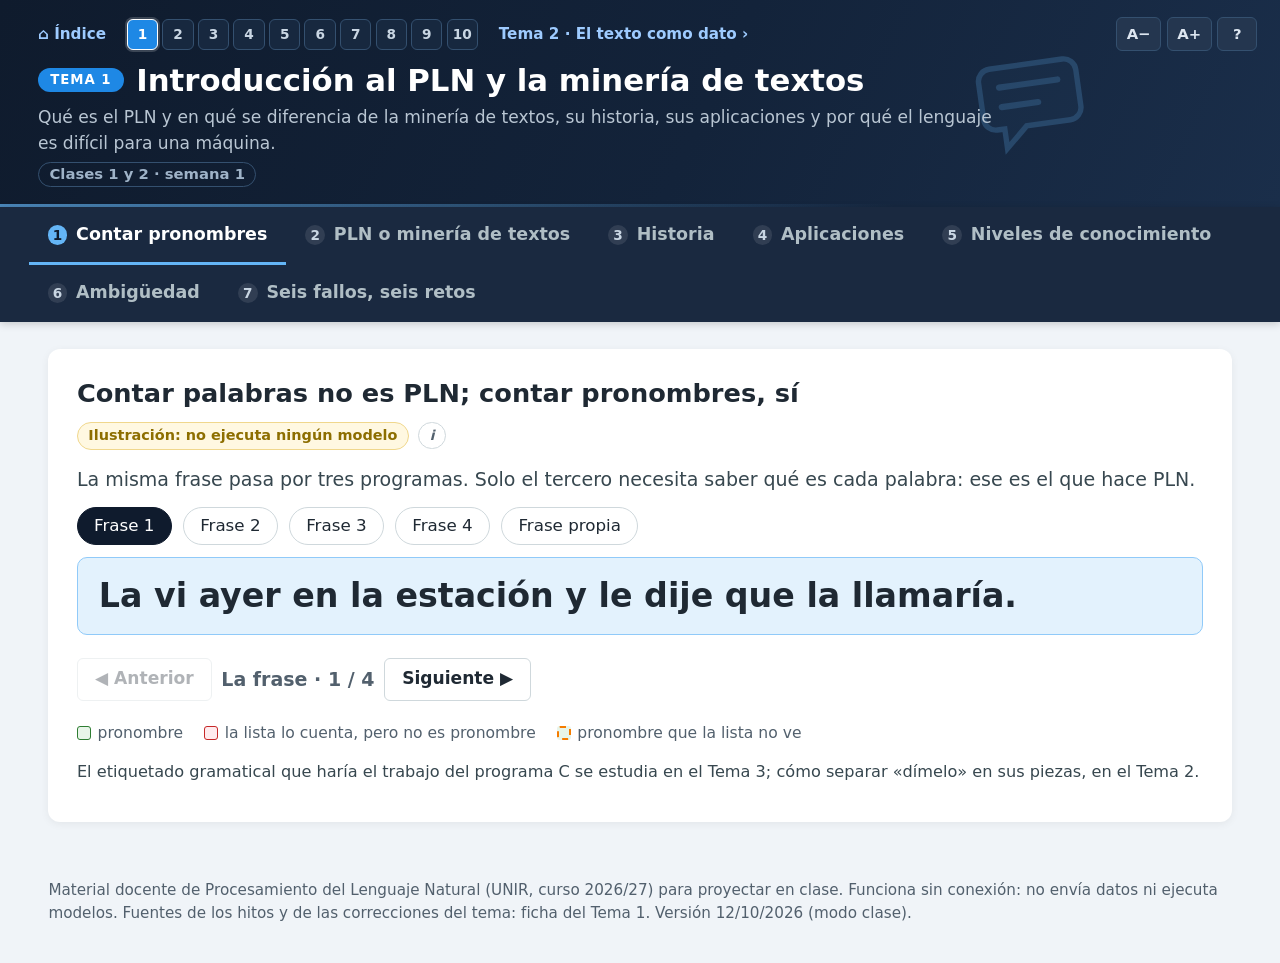
==== 01_introduccion.html @ ee1b74ff "Publicar demos interactivas de procesamiento del lenguaje natural" ====
<!DOCTYPE html>
<html lang="es-ES">
<head>
<meta charset="UTF-8">
<meta name="viewport" content="width=device-width, initial-scale=1.0">
<title>Tema 1 · Introducción al PLN y la minería de textos — Procesamiento del Lenguaje Natural</title>
<style>
  :root {
    --ink: #1F2933; --ink2: #52606D; --muted: #9AA5B1; --line: #E4E7EB; --soft: #F5F7FA;
    --dark: #0F1B2D; --unir: #219BC3;
    --texto: #1E88E5; --estad: #00897B; --neuronal: #8E24AA; --aplic: #F57C00; --gris: #9AA5B1;
    --texto-l: #E3F2FD; --estad-l: #E0F2F1; --neuronal-l: #F3E5F5; --aplic-l: #FFF3E0;
    --ok: #2E7D32; --ok-l: #E8F5E9; --bad: #C62828; --bad-l: #FFEBEE; --warn: #8D6E00; --warn-l: #FFF8E1;
  }
  * { box-sizing: border-box; margin: 0; padding: 0; }
  body { font-family: system-ui, -apple-system, "Segoe UI", Roboto, Arial, sans-serif; background: #F0F4F8; color: var(--ink); line-height: 1.5; }
  a { color: #1565C0; }
  .header { background: var(--dark); color: #fff; padding: 1.4rem 2rem 1.1rem; }
  .header h1 { font-size: 1.55rem; margin-bottom: .2rem; }
  .header p { color: #B0BEC5; font-size: .9rem; }
  .header a { color: #8AB4F8; }
  .tabs { display: flex; flex-wrap: wrap; background: #1A2940; padding: 0 1.5rem; }
  .tab { background: none; border: none; border-bottom: 3px solid transparent; color: #B0BEC5; padding: .75rem 1rem; font: inherit; font-weight: 600; font-size: .92rem; cursor: pointer; }
  .tab:hover, .tab:focus-visible { color: #fff; outline: none; }
  .tab[aria-selected="true"] { color: #fff; border-bottom-color: var(--unir); }
  .content { max-width: 1100px; margin: 1.4rem auto 3rem; padding: 0 1.2rem; }
  .panel { display: none; }
  .panel.active { display: block; }
  .card { background: #fff; border-radius: 12px; padding: 1.3rem 1.5rem; margin-bottom: 1.2rem; box-shadow: 0 2px 8px rgba(0,0,0,.06); }
  .card h2 { font-size: 1.35rem; margin-bottom: .5rem; }
  .card h3 { font-size: 1.08rem; margin: .8rem 0 .4rem; }
  .card p { color: #37474F; margin-bottom: .7rem; }
  .meta { display: flex; flex-wrap: wrap; gap: .5rem; margin-bottom: .8rem; align-items: center; }
  .tag { display: inline-block; font-size: .76rem; font-weight: 700; padding: .12rem .55rem; border-radius: 999px; background: var(--soft); color: var(--ink2); border: 1px solid var(--line); }
  .tag.illus { background: var(--warn-l); color: var(--warn); border-color: #F0D78C; }
  .info { background: var(--texto-l); border-left: 4px solid var(--texto); padding: .7rem 1rem; border-radius: 0 8px 8px 0; margin: .8rem 0; color: #0D47A1; }
  .warnbox { background: var(--warn-l); border-left: 4px solid var(--warn); padding: .7rem 1rem; border-radius: 0 8px 8px 0; margin: .8rem 0; color: #5D4600; }
  .btn { font: inherit; font-weight: 600; font-size: .88rem; padding: .45rem 1rem; border-radius: 6px; border: 1px solid transparent; cursor: pointer; }
  .btn-gray { background: #ECEFF1; color: #37474F; border-color: #CFD8DC; }
  .btn-gray:hover { background: #CFD8DC; }
  button:focus-visible, select:focus-visible, textarea:focus-visible { outline: 3px solid #90CAF9; outline-offset: 2px; }
  .row { display: flex; flex-wrap: wrap; gap: .6rem; align-items: center; margin: .6rem 0; }
  textarea { font: inherit; padding: .45rem .6rem; border: 1px solid #CFD8DC; border-radius: 6px; background: #fff; color: var(--ink); width: 100%; min-height: 3.2rem; resize: vertical; }
  .small { font-size: .85rem; color: var(--ink2); }
  .chip { font: inherit; font-size: .88rem; padding: .3rem .85rem; border-radius: 999px; border: 1px solid #CFD8DC; background: #fff; cursor: pointer; display: inline-flex; align-items: center; gap: .4rem; color: var(--ink); }
  .chip[aria-pressed="true"] { background: var(--dark); color: #fff; border-color: var(--dark); }
  .dot { width: 11px; height: 11px; border-radius: 50%; display: inline-block; }
  .grid2 { display: grid; grid-template-columns: repeat(auto-fit, minmax(320px, 1fr)); gap: 1rem; }
  footer { max-width: 1100px; margin: 0 auto 2rem; padding: 0 1.2rem; font-size: .8rem; color: var(--ink2); }

  /* 1 · pronombres */
  .frase-grande { font-size: 1.75rem; font-weight: 700; margin: .4rem 0 .6rem; padding: .7rem 1.1rem; background: var(--texto-l); border: 1px solid #90CAF9; border-radius: 10px; }
  .prow { display: grid; grid-template-columns: 14rem minmax(0, 1fr) 8.5rem; gap: 1rem; align-items: center; padding: .8rem 0; border-top: 1px solid var(--line); }
  .prow[hidden] { display: none; }
  .plabel b { display: block; font-size: 1.05rem; }
  .plabel span { font-size: .82rem; color: var(--ink2); }
  .pcount { text-align: right; }
  .pcount .n { font-size: 2.6rem; font-weight: 800; line-height: 1; }
  .pcount .u { display: block; font-size: .82rem; color: var(--ink2); }
  .tokens { display: flex; flex-wrap: wrap; gap: .45rem; }
  .tok { padding: .25rem .6rem; border-radius: 6px; border: 1px solid var(--line); background: #fff; font-size: 1.25rem; line-height: 1.25; }
  .tok .lab { display: block; font-size: .68rem; color: var(--ink2); line-height: 1.15; }
  .tok.raw { background: #ECEFF1; font-family: Menlo, Consolas, monospace; font-size: 1.05rem; }
  .tok.tp { background: var(--ok-l); border-color: var(--ok); }
  .tok.fp { background: var(--bad-l); border-color: var(--bad); text-decoration: line-through; text-decoration-color: var(--bad); }
  .tok.fn { background: var(--ok-l); border: 2px dashed var(--aplic); }
  .tok.cand { background: var(--aplic-l); border-color: var(--aplic); }
  .msg { margin-top: .8rem; padding: .7rem 1rem; border-radius: 8px; background: var(--soft); border: 1px solid var(--line); font-size: 1.02rem; }
  .legend { display: flex; flex-wrap: wrap; gap: 1.1rem; font-size: .82rem; color: var(--ink2); margin-top: .5rem; }
  .legend span { display: inline-flex; align-items: center; gap: .35rem; }
  .sw { width: 14px; height: 14px; border-radius: 3px; display: inline-block; border: 1px solid; }

  /* 2 · Venn */
  .venn-wrap { display: grid; grid-template-columns: minmax(0, 1.65fr) minmax(0, 1fr); gap: 1.4rem; align-items: start; }
  .venn-wrap svg { width: 100%; height: auto; display: block; }
  .caso { cursor: pointer; }
  .caso .lb { transition: opacity .3s; }
  .caso:hover circle, .caso.sel circle { stroke: var(--aplic); stroke-width: 4; }
  .detalle { border: 1px solid var(--line); border-radius: 12px; padding: 1.1rem 1.2rem; background: var(--soft); min-height: 12rem; }
  .detalle .q { font-size: 1.25rem; font-weight: 700; margin-bottom: .6rem; }
  .detalle .r { display: inline-block; font-weight: 800; padding: .15rem .7rem; border-radius: 999px; color: #fff; margin-bottom: .5rem; }
  .detalle .e { font-size: 1.05rem; color: #37474F; }
  .compar { display: grid; grid-template-columns: 1fr 1fr; gap: 1rem; margin-top: 1rem; }
  .compar > div { border-radius: 10px; padding: .9rem 1.1rem; border-top: 5px solid; background: var(--soft); }
  .compar h3 { margin: 0 0 .4rem; }
  .compar dl { display: grid; grid-template-columns: 7.5rem 1fr; gap: .25rem .6rem; font-size: .95rem; }
  .compar dt { font-weight: 700; color: var(--ink2); }

  /* 3 · historia */
  .hist svg { width: 100%; height: auto; display: block; }
  .hito { cursor: pointer; }
  .hito-det { display: grid; grid-template-columns: 9rem minmax(0, 1fr); gap: 1.2rem; align-items: start; border-left: 8px solid var(--gris); background: var(--soft); border-radius: 0 12px 12px 0; padding: 1rem 1.2rem; margin-top: .4rem; }
  .hito-det .yr { font-size: 2.8rem; font-weight: 800; line-height: 1; }
  .hito-det .tt { font-size: 1.45rem; font-weight: 800; margin-bottom: .3rem; }
  .hito-det .ds { font-size: 1.1rem; color: #37474F; }
  .hito-det .src { font-size: .85rem; color: var(--ink2); font-style: italic; margin-top: .4rem; }

  /* 4 · aplicaciones */
  .apps-nav { display: flex; flex-wrap: wrap; gap: .45rem; margin-bottom: .8rem; }
  .escena { display: grid; grid-template-columns: minmax(0, 1fr) 13rem minmax(0, 1fr); gap: 1rem; align-items: stretch; margin-top: .4rem; }
  .escena > div { border-radius: 12px; padding: 1rem 1.1rem; }
  .esc-in { background: var(--texto-l); border: 1px solid #90CAF9; }
  .esc-sis { background: var(--dark); color: #fff; display: flex; flex-direction: column; justify-content: center; position: relative; }
  .esc-sis::before, .esc-sis::after { content: "▶"; position: absolute; top: 50%; transform: translateY(-50%); color: var(--muted); font-size: 1.3rem; }
  .esc-sis::before { left: -1.05rem; } .esc-sis::after { right: -1.05rem; }
  .esc-sis b { font-size: 1.05rem; margin-bottom: .4rem; }
  .esc-sis ul { list-style: none; font-size: .82rem; color: #CFD8DC; }
  .esc-sis li::before { content: "· "; }
  .esc-out { background: var(--ok-l); border: 1px solid #A5D6A7; }
  .esc-lbl { font-size: .75rem; font-weight: 800; text-transform: uppercase; letter-spacing: .04em; color: var(--ink2); margin-bottom: .35rem; }
  .burb { background: #fff; border-radius: 10px; padding: .55rem .8rem; margin: .35rem 0; font-size: 1.12rem; border: 1px solid var(--line); }
  .burb.u { margin-right: 2.5rem; } .burb.a { margin-left: 2.5rem; background: #EDE7F6; }
  .burb mark { background: #FFE082; border-radius: 3px; padding: 0 .1rem; }
  .etq { display: inline-block; font-weight: 800; font-size: .85rem; padding: .05rem .55rem; border-radius: 999px; color: #fff; margin-left: .4rem; }
  .barra { display: flex; height: 1.9rem; border-radius: 6px; overflow: hidden; margin: .5rem 0; font-size: .85rem; font-weight: 700; color: #fff; }
  .barra span { display: flex; align-items: center; justify-content: center; }
  .tema-chip { display: inline-block; font-weight: 800; padding: .2rem .8rem; border-radius: 999px; background: var(--dark); color: #fff; }

  /* 5 · niveles */
  .utter { font-size: 1.6rem; font-weight: 600; background: var(--texto-l); border: 1px solid #90CAF9; border-radius: 10px; padding: .8rem 1.1rem; }
  .utter mark { background: #FFE082; border-radius: 4px; padding: 0 .15rem; }
  .levels { display: grid; grid-template-columns: repeat(6, minmax(0, 1fr)); gap: .5rem; margin: .8rem 0; }
  .lvl { font: inherit; text-align: left; padding: .55rem .7rem; border-radius: 8px; border: 1px solid var(--line); background: #fff; cursor: pointer; border-top-width: 6px; }
  .lvl[aria-pressed="true"] { background: var(--soft); box-shadow: inset 0 0 0 2px var(--ink2); }
  .lvl b { display: block; font-size: .95rem; }
  .lvl span { font-size: .78rem; color: var(--ink2); }
  .lvl-msg { font-size: 1.15rem; padding: .8rem 1rem; border-radius: 8px; background: var(--soft); border: 1px solid var(--line); min-height: 4.2rem; }
  .tablero { display: grid; grid-template-columns: repeat(6, minmax(0, 1fr)); gap: .6rem; margin-top: .6rem; }
  .col { background: var(--soft); border-radius: 10px; padding: .5rem; min-height: 12rem; border-top: 6px solid; }
  .col h3 { margin: .1rem 0 .5rem; font-size: .95rem; }
  .fallo { font: inherit; text-align: left; width: 100%; display: block; background: #fff; border: 1px solid var(--line); border-radius: 8px; padding: .5rem .6rem; margin-bottom: .45rem; font-size: .9rem; cursor: pointer; }
  .fallo:hover, .fallo.sel { border-color: var(--aplic); box-shadow: 0 0 0 2px var(--aplic-l); }
  .fallo .tambien { display: block; font-size: .72rem; color: var(--ink2); margin-top: .2rem; }
  .bandeja { display: flex; flex-wrap: wrap; gap: .5rem; padding: .6rem; border: 2px dashed #F0D78C; border-radius: 10px; background: var(--warn-l); margin-top: .6rem; }
  .bandeja[hidden] { display: none; }
  .bandeja .fallo { width: auto; max-width: 22rem; margin: 0; }

  /* 6 · ambigüedad */
  .amb-frase { font-size: 2rem; font-weight: 800; text-align: center; margin: .6rem 0 .3rem; }
  .amb-tipo { text-align: center; margin-bottom: .8rem; }
  .amb-tipo span { display: inline-block; font-weight: 800; color: #fff; padding: .2rem .9rem; border-radius: 999px; }
  .lecturas { display: grid; grid-template-columns: 1fr 1fr; gap: 1.2rem; }
  .lectura { border: 2px solid var(--line); border-radius: 12px; padding: 1rem 1.1rem; background: #fff; }
  .lectura h3 { margin: 0 0 .7rem; font-size: 1.2rem; }
  .lectura h3 .l { display: inline-block; width: 1.8rem; height: 1.8rem; border-radius: 50%; color: #fff; text-align: center; line-height: 1.8rem; margin-right: .4rem; font-size: 1rem; }
  .arcos { position: relative; padding-top: 4.2rem; text-align: center; }
  .arcos .w { display: inline-block; font-size: 1.45rem; font-weight: 600; margin: 0 .22rem; padding: .05rem .2rem; border-radius: 5px; }
  .arcos .w.g { background: var(--aplic-l); }
  .arcos .w.d { background: #FFE082; }
  .arcos svg { position: absolute; left: 0; top: 0; overflow: visible; pointer-events: none; }
  .ctx { font-size: 1.2rem; }
  .ctx mark { background: #FFE082; border-radius: 4px; padding: 0 .15rem; }
  .alumnos { display: flex; gap: .45rem; justify-content: center; margin: .6rem 0; flex-wrap: wrap; }
  .alumnos span { width: 2.3rem; height: 2.3rem; border-radius: 50%; display: inline-flex; align-items: center; justify-content: center; color: #fff; font-weight: 800; font-size: 1.1rem; }
  .pol { display: inline-block; font-size: 1.3rem; font-weight: 700; padding: .2rem .55rem; border-radius: 6px; margin: .15rem; }
  .pol sup { font-size: .8rem; }
  .resuelve { margin-top: 1rem; font-size: 1.1rem; }
  .oculta-lect { text-align: center; padding: 2.2rem 0; border: 2px dashed #F0D78C; border-radius: 12px; background: var(--warn-l); }

  /* 7 · retos */
  table.matriz { border-collapse: collapse; width: 100%; font-size: .92rem; table-layout: fixed; }
  .matriz th, .matriz td { border-bottom: 1px solid var(--line); padding: .45rem .4rem; vertical-align: middle; }
  .matriz thead th { background: var(--dark); color: #fff; font-weight: 700; font-size: .74rem; text-align: center; padding: .4rem .2rem; hyphens: auto; }
  .matriz thead tr.grupo th { font-size: .85rem; }
  .matriz td.m { text-align: center; }
  .matriz tbody tr { cursor: pointer; }
  .matriz tbody tr:hover, .matriz tbody tr.sel { background: #FFFBEA; }
  .matriz .num { width: 2rem; height: 2rem; border-radius: 50%; color: #fff; display: inline-flex; align-items: center; justify-content: center; font-weight: 800; }
  .matriz .caso-t b { display: block; }
  .matriz .caso-t .io { font-size: .88rem; color: #37474F; }
  .marca { display: inline-block; width: 1.5rem; height: 1.5rem; border-radius: 50%; }
  .marca.p { background: var(--aplic); }
  .marca.a { border: 3px solid var(--aplic); }
  .niv-chip { display: inline-block; font-size: .75rem; font-weight: 700; padding: .05rem .45rem; border-radius: 999px; background: var(--soft); border: 1px solid var(--line); margin: .1rem; }
  .ver-sol { font: inherit; font-size: .78rem; font-weight: 700; padding: .2rem .55rem; border-radius: 6px; border: 1px dashed var(--warn); background: var(--warn-l); color: var(--warn); cursor: pointer; }
  .reto-det { margin-top: 1rem; border-left: 6px solid var(--aplic); background: var(--soft); border-radius: 0 10px 10px 0; padding: .9rem 1.1rem; font-size: 1.05rem; }
  @media (max-width: 720px) { .hito-det { grid-template-columns: 1fr; } }
  @media (max-width: 900px) { .venn-wrap, .escena, .lecturas, .compar { grid-template-columns: 1fr; } .levels, .tablero { grid-template-columns: repeat(3, minmax(0, 1fr)); } .prow { grid-template-columns: 1fr; } }
</style>
<link rel="icon" href="comun/icono.svg" type="image/svg+xml">
<link rel="stylesheet" href="comun/clase.css">
</head>
<body class="bloque-texto">

<header class="header">
  <nav class="migas" aria-label="Navegación entre temas"><a class="inicio" href="index.html">⌂ Índice</a><span class="chips"><a href="01_introduccion.html" style="--c:#1E88E5" title="Tema 1 · Introducción" aria-current="page">1</a><a href="02_texto_como_dato.html" style="--c:#1E88E5" title="Tema 2 · El texto como dato">2</a><a href="03_extraccion_informacion.html" style="--c:#1E88E5" title="Tema 3 · Extracción de información">3</a><a href="04_modelado_lenguaje.html" style="--c:#00897B" title="Tema 4 · Modelado del lenguaje">4</a><a href="05_modelado_neuronal.html" style="--c:#8E24AA" title="Tema 5 · Modelado neuronal (I)">5</a><a href="06_topicos.html" style="--c:#00897B" title="Tema 6 · Tópicos">6</a><a href="07_sentimientos.html" style="--c:#E65100" title="Tema 7 · Sentimientos">7</a><a href="08_modelado_neuronal_ii.html" style="--c:#8E24AA" title="Tema 8 · Modelado neuronal (II)">8</a><a href="09_aplicaciones.html" style="--c:#E65100" title="Tema 9 · Aplicaciones">9</a><a href="10_visualizacion.html" style="--c:#E65100" title="Tema 10 · Visualización">10</a></span><a class="sig" href="02_texto_como_dato.html">Tema 2 · El texto como dato ›</a></nav>
  <h1><span class="num-tema">TEMA 1</span>Introducción al PLN y la minería de textos</h1>
  <p>Qué es el PLN y en qué se diferencia de la minería de textos, su historia, sus aplicaciones y por qué el lenguaje es difícil para una máquina. <span class="cuando">Clases 1 y 2 · semana 1</span></p>
  <div class="header-glifo"><svg viewBox="0 0 48 48" aria-hidden="true" focusable="false"><path d="M9 8h30a5 5 0 0 1 5 5v15a5 5 0 0 1-5 5H21l-9 8v-8H9a5 5 0 0 1-5-5V13a5 5 0 0 1 5-5z" fill="currentColor" fill-opacity=".14" stroke="currentColor" stroke-width="2.2"/><path d="M12 16h24M12 24h15" fill="none" stroke="currentColor" stroke-width="2.5" stroke-linecap="round" stroke-linejoin="round"/></svg></div>
</header>

<div class="tabs" role="tablist" aria-label="Secciones de la demo">
  <button class="tab" role="tab" id="t-pron" aria-controls="p-pron" aria-selected="true"><span class="tab-n">1</span> Contar pronombres</button>
  <button class="tab" role="tab" id="t-mineria" aria-controls="p-mineria" aria-selected="false" tabindex="-1"><span class="tab-n">2</span> PLN o minería de textos</button>
  <button class="tab" role="tab" id="t-hist" aria-controls="p-hist" aria-selected="false" tabindex="-1"><span class="tab-n">3</span> Historia</button>
  <button class="tab" role="tab" id="t-apl" aria-controls="p-apl" aria-selected="false" tabindex="-1"><span class="tab-n">4</span> Aplicaciones</button>
  <button class="tab" role="tab" id="t-niv" aria-controls="p-niv" aria-selected="false" tabindex="-1"><span class="tab-n">5</span> Niveles de conocimiento</button>
  <button class="tab" role="tab" id="t-amb" aria-controls="p-amb" aria-selected="false" tabindex="-1"><span class="tab-n">6</span> Ambigüedad</button>
  <button class="tab" role="tab" id="t-retos" aria-controls="p-retos" aria-selected="false" tabindex="-1"><span class="tab-n">7</span> Seis fallos, seis retos</button>
</div>

<div class="content">

<!-- ================= 1. Contar pronombres ================= -->
<section class="panel active" id="p-pron" role="tabpanel" aria-labelledby="t-pron">
  <div class="card">
    <h2>Contar palabras no es PLN; contar pronombres, sí</h2>
    <div class="meta"><span class="tag">Tema 1 · apartado 1.6</span><span class="tag illus">Ilustración: no ejecuta ningún modelo</span></div>
    <p>La misma frase pasa por tres programas. Solo el tercero necesita saber qué es cada palabra: ese es el que hace PLN.</p>
    <div class="row" id="pronChips" aria-label="Elegir frase"></div>
    <textarea id="pronText" aria-label="Frase propia" hidden></textarea>
    <div class="frase-grande" id="pronFrase"></div>
    <div id="pronPasos"></div>
    <div class="prow" id="rowA" hidden>
      <div class="plabel"><b>Programa A · procesar datos</b><span>Separa por espacios, como <code>wc</code></span></div>
      <div class="tokens" id="toksA"></div>
      <div class="pcount" id="cntA"></div>
    </div>
    <div class="prow" id="rowB" hidden>
      <div class="plabel"><b>Programa B · lista de pronombres</b><span>Marca toda palabra que esté en una lista (la, le, lo, me, se, sí, él…)</span></div>
      <div class="tokens" id="toksB"></div>
      <div class="pcount" id="cntB"></div>
    </div>
    <div class="prow" id="rowC" hidden>
      <div class="plabel"><b>Programa C · con conocimiento</b><span>Usa la categoría gramatical de cada palabra (aquí, anotada a mano)</span></div>
      <div class="tokens" id="toksC"></div>
      <div class="pcount" id="cntC"></div>
    </div>
    <div class="legend" id="pronLegend" hidden>
      <span><i class="sw" style="background:var(--ok-l);border-color:var(--ok)"></i>pronombre</span>
      <span><i class="sw" style="background:var(--bad-l);border-color:var(--bad)"></i>la lista lo cuenta, pero no es pronombre</span>
      <span><i class="sw" style="background:var(--ok-l);border:2px dashed var(--aplic)"></i>pronombre que la lista no ve</span>
    </div>
    <div class="msg" id="pronMsg" hidden></div>
    <p class="small" style="margin-top:.8rem">El etiquetado gramatical que haría el trabajo del programa C se estudia en el Tema 3; cómo separar «dímelo» en sus piezas, en el Tema 2.</p>
  </div>
</section>

<!-- ================= 2. PLN o minería de textos ================= -->
<section class="panel" id="p-mineria" role="tabpanel" aria-labelledby="t-mineria" hidden>
  <div class="card">
    <h2>¿PLN, minería de textos o las dos cosas?</h2>
    <div class="meta"><span class="tag">Tema 1 · apartados 1.2 y 1.3 · Tabla 1 y Figura 1</span><span class="tag illus">Casos escritos para la clase</span></div>
    <p>Cada caso está colocado según su <b>objetivo principal</b>: comprender o generar lenguaje (PLN) o sacar conocimiento de muchos textos (minería de textos). Pulsa un caso para ver por qué está ahí.</p>
    <div class="row" id="vennCtrl"></div>
    <div class="venn-wrap">
      <svg id="venn" viewBox="0 0 800 655" role="img" aria-label="Diagrama de Venn con ocho casos entre PLN y minería de textos"></svg>
      <div class="detalle" id="vennDet" aria-live="polite"></div>
    </div>
    <div class="compar">
      <div style="border-top-color:var(--texto)"><h3>Procesamiento del lenguaje natural</h3><dl>
        <dt>Objetivo</dt><dd>Que una máquina comprenda y genere lenguaje humano.</dd>
        <dt>Ejemplos</dt><dd>Chatbots, asistentes de voz, traducción automática.</dd></dl></div>
      <div style="border-top-color:var(--estad)"><h3>Minería de textos</h3><dl>
        <dt>Objetivo</dt><dd>Extraer conocimiento accionable de grandes colecciones de texto no estructurado.</dd>
        <dt>Casos de uso</dt><dd>Decisiones basadas en datos; sentimiento y opiniones de clientes.</dd>
        <dt>Mecanismos</dt><dd>Análisis semántico, clasificación de documentos, resúmenes, detección de temas.</dd></dl></div>
    </div>
    <p class="small" style="margin-top:.6rem">La minería de textos usa técnicas de PLN junto con las de la minería de datos (Figura 1 del tema, Türegün, 2019); por eso hay casos en la intersección.</p>
  </div>
</section>

<!-- ================= 3. Historia ================= -->
<section class="panel" id="p-hist" role="tabpanel" aria-labelledby="t-hist" hidden>
  <div class="card hist">
    <h2>Historia del PLN: del autómata a los LLM</h2>
    <div class="meta"><span class="tag">Tema 1 · apartado 1.4 · Figuras 2-6</span><span class="tag">Fuentes de los hitos y correcciones: ficha del Tema 1</span></div>
    <p>Cada carril es un enfoque. Se ve el péndulo: reglas y lógica al principio, estadística desde los ochenta, redes neuronales desde 2013. Avanza hito a hito con las flechas (la escala de tiempo se amplía desde 1990, donde hay más hitos).</p>
    <div class="row" id="histFilters" aria-label="Enfoques visibles"></div>
    <svg id="histSvg" viewBox="0 0 1200 300" role="img" aria-label="Línea de tiempo de los hitos del PLN por enfoque"></svg>
    <div id="histPasos"></div>
    <div class="hito-det" id="histDet" aria-live="polite"></div>
  </div>
</section>

<!-- ================= 4. Aplicaciones ================= -->
<section class="panel" id="p-apl" role="tabpanel" aria-labelledby="t-apl" hidden>
  <div class="card">
    <h2>Dónde está el PLN: una aplicación, un ejemplo</h2>
    <div class="meta"><span class="tag">Tema 1 · apartado 1.5 · Figura 8</span><span class="tag illus">Ejemplos escritos para la clase; no son salidas de un producto concreto</span></div>
    <div class="apps-nav" id="appsNav"></div>
    <div id="appsPasos"></div>
    <div class="escena" id="appEscena"></div>
    <div class="row" style="margin-top:1rem"><span>Se estudia en:</span><span class="tema-chip" id="appTema"></span></div>
    <div id="appNota"></div>
  </div>
</section>

<!-- ================= 5. Niveles de conocimiento ================= -->
<section class="panel" id="p-niv" role="tabpanel" aria-labelledby="t-niv" hidden>
  <div class="card">
    <h2>Una frase, seis niveles de conocimiento</h2>
    <div class="meta"><span class="tag">Tema 1 · apartado 1.6 · Figura 9</span><span class="tag illus">Ilustración construida a mano</span></div>
    <p>Lo que una persona dice a su asistente de voz. Cada nivel resuelve una parte distinta de la frase.</p>
    <p class="utter" id="utter"></p>
    <div class="levels" id="levels"></div>
    <div id="nivPasos"></div>
    <div class="lvl-msg" id="levelMsg" aria-live="polite"></div>
  </div>
  <div class="card">
    <h2>Cada fallo, en el nivel que falla</h2>
    <div class="meta"><span class="tag">Tema 1 · apartado 1.6</span><span class="tag illus">Fallos escritos para la clase</span></div>
    <div class="row" id="tableroCtrl"></div>
    <div class="bandeja" id="bandeja" hidden></div>
    <div class="tablero" id="tablero"></div>
    <div class="lvl-msg" id="falloMsg" style="margin-top:.8rem" aria-live="polite">Pulsa un fallo para ver la explicación.</div>
  </div>
</section>

<!-- ================= 6. Ambigüedad ================= -->
<section class="panel" id="p-amb" role="tabpanel" aria-labelledby="t-amb" hidden>
  <div class="card">
    <h2>La ambigüedad aparece en todos los niveles</h2>
    <div class="meta"><span class="tag">Tema 1 · apartado 1.6</span><span class="tag illus">Ejemplos construidos a mano</span></div>
    <div class="row" id="ambNav"></div>
    <div class="row"><span id="ambPasos"></span><span id="ambCtrl"></span></div>
    <div class="amb-frase" id="ambFrase"></div>
    <div class="amb-tipo" id="ambTipo"></div>
    <div id="ambLect"></div>
    <div class="resuelve" id="ambRes"></div>
  </div>
</section>

<!-- ================= 7. Retos ================= -->
<section class="panel" id="p-retos" role="tabpanel" aria-labelledby="t-retos" hidden>
  <div class="card">
    <h2>Seis fallos y el reto que hay detrás</h2>
    <div class="meta"><span class="tag">Clase 2 · problema de identificación de retos actuales</span><span class="tag illus">Casos ilustrativos, no salidas de un producto concreto</span></div>
    <p><span class="marca p" style="vertical-align:middle"></span> reto principal &nbsp; <span class="marca a" style="vertical-align:middle"></span> también defendible. Muchos retos actuales son retos clásicos del lenguaje a mayor escala. Pulsa una fila para ver la explicación.</p>
    <div class="row" id="retosCtrl"></div>
    <div style="overflow-x:auto"><table class="matriz" id="matriz"></table></div>
    <div class="reto-det" id="retoDet" aria-live="polite"></div>
  </div>
</section>

</div>

<footer>
  Material docente de Procesamiento del Lenguaje Natural (UNIR, curso 2026/27) para proyectar en clase. Funciona sin conexión: no envía datos ni ejecuta modelos. Fuentes de los hitos y de las correcciones del tema: ficha del Tema 1. Versión 12/10/2026 (modo clase).
</footer>

<script src="comun/clase.js"></script>
<script>
"use strict";
const $ = (s, r = document) => r.querySelector(s);
const esc = Clase.esc;
function el(tag, attrs = {}, ...kids) {
  const e = document.createElement(tag);
  for (const [k, v] of Object.entries(attrs)) {
    if (k === 'class') e.className = v;
    else if (k === 'html') e.innerHTML = v;
    else if (k.startsWith('on')) e.addEventListener(k.slice(2), v);
    else e.setAttribute(k, v);
  }
  kids.flat().forEach(k => e.append(k instanceof Node ? k : document.createTextNode(k)));
  return e;
}

// ---------------------------------------------------------------- pestañas
const tabs = [...document.querySelectorAll('.tab')];
const alMostrar = {};
function selectTab(tab) {
  tabs.forEach(t => {
    const on = t === tab;
    t.setAttribute('aria-selected', on);
    t.tabIndex = on ? 0 : -1;
    const p = document.getElementById(t.getAttribute('aria-controls'));
    p.hidden = !on; p.classList.toggle('active', on);
  });
  const f = alMostrar[tab.getAttribute('aria-controls')];
  if (f) requestAnimationFrame(f);
}
tabs.forEach((t, i) => {
  t.addEventListener('click', () => selectTab(t));
  t.addEventListener('keydown', e => {
    if (e.key === 'ArrowRight' || e.key === 'ArrowLeft') {
      const n = tabs[(i + (e.key === 'ArrowRight' ? 1 : tabs.length - 1)) % tabs.length];
      selectTab(n); n.focus();
    }
  });
});

// ---------------------------------------------------------------- 1. pronombres
const PRON_LIST = new Set(['yo','tú','él','ella','ello','nosotros','nosotras','vosotros','vosotras','ellos','ellas','usted','ustedes',
  'me','te','se','nos','os','lo','la','le','los','las','les','mí','ti','sí','conmigo','contigo','consigo']);
// Anotación manual: índice de palabra -> [nº de pronombres que contiene, etiqueta]
const PRON_EX = [
  {t: 'La vi ayer en la estación y le dije que la llamaría.',
   g: {0: [1, 'pronombre'], 1: [0, 'verbo'], 2: [0, 'adverbio'], 3: [0, 'preposición'], 4: [0, 'artículo'], 5: [0, 'nombre'], 6: [0, 'conjunción'], 7: [1, 'pronombre'], 8: [0, 'verbo'], 9: [0, 'conjunción'], 10: [1, 'pronombre'], 11: [0, 'verbo']},
   m: 'La lista cuenta 4 porque incluye el artículo de «la estación». Hay 3 pronombres.'},
  {t: 'El libro que me prestaste lo dejé en la mesa.',
   g: {0: [0, 'artículo'], 1: [0, 'nombre'], 2: [1, 'pron. relativo'], 3: [1, 'pronombre'], 4: [0, 'verbo'], 5: [1, 'pronombre'], 6: [0, 'verbo'], 7: [0, 'preposición'], 8: [0, 'artículo'], 9: [0, 'nombre']},
   m: 'Mismo número (3), pero no son los mismos: la lista cuenta un artículo y no ve el relativo «que». Acertar el total no basta.'},
  {t: 'Los vimos cuando los niños salían, y se lo contamos a ellas.',
   g: {0: [1, 'pronombre'], 1: [0, 'verbo'], 2: [0, 'conjunción'], 3: [0, 'artículo'], 4: [0, 'nombre'], 5: [0, 'verbo'], 6: [0, 'conjunción'], 7: [1, 'pron. («les»)'], 8: [1, 'pronombre'], 9: [0, 'verbo'], 10: [0, 'preposición'], 11: [1, 'pron. tónico']},
   m: 'La lista cuenta 5; hay 4. «los niños» lleva artículo, no pronombre.'},
  {t: 'Si quieres, dímelo; sí, ya sé que te lo debo.',
   g: {0: [0, 'conjunción'], 1: [0, 'verbo'], 2: [2, 'verbo + me + lo'], 3: [0, 'adverbio'], 4: [0, 'adverbio'], 5: [0, 'verbo saber'], 6: [0, 'conjunción'], 7: [1, 'pronombre'], 8: [1, 'pronombre'], 9: [0, 'verbo']},
   m: 'La lista cuenta 3 y se equivoca dos veces: «sí» es aquí un adverbio y no ve los dos pronombres pegados a «dímelo». Hay 4.'},
];
let pronSel = 0;
const pronText = $('#pronText');
const pronChips = $('#pronChips');
PRON_EX.forEach((ex, i) => pronChips.append(el('button', {class: 'chip', type: 'button', 'aria-pressed': String(i === 0), onclick: () => elegirFrase(i)}, 'Frase ' + (i + 1))));
pronChips.append(el('button', {class: 'chip', type: 'button', 'aria-pressed': 'false', onclick: () => elegirFrase('propia')}, 'Frase propia'));
function frasePron() { return pronSel === 'propia' ? pronText.value : PRON_EX[pronSel].t; }
function elegirFrase(i) {
  pronSel = i;
  [...pronChips.children].forEach((c, k) => c.setAttribute('aria-pressed', String(k === (i === 'propia' ? PRON_EX.length : i))));
  pronText.hidden = i !== 'propia';
  if (i === 'propia') { pronText.value = pronText.value || 'Se lo dije a ella, pero no me creyó.'; pronText.focus(); }
  pasosPron.ir(0);
}
pronText.addEventListener('input', () => pasosPron.ir(pasosPron.k));
function cuenta(n, u) { return `<span class="n">${n}</span><span class="u">${u}</span>`; }
function pintarPron(k) {
  const text = frasePron();
  const ex = pronSel === 'propia' ? null : PRON_EX[pronSel];
  $('#pronFrase').textContent = text || '—';
  const words = text.match(/\p{L}+/gu) || [];
  const raw = text.trim() ? text.trim().split(/\s+/) : [];
  const hitsB = words.map(w => PRON_LIST.has(w.toLowerCase()));
  // A
  $('#toksA').innerHTML = raw.map(w => `<span class="tok raw">${esc(w)}</span>`).join('');
  $('#cntA').innerHTML = cuenta(raw.length, 'palabras · ' + new TextEncoder().encode(text).length + ' bytes');
  // B
  $('#toksB').innerHTML = words.map((w, i) => {
    let c = 'tok';
    if (hitsB[i]) c += ex ? ((ex.g[i] || [0])[0] > 0 ? ' tp' : ' fp') : ' cand';
    return `<span class="${c}">${esc(w)}</span>`;
  }).join('');
  $('#cntB').innerHTML = cuenta(hitsB.filter(Boolean).length, 'pronombres');
  // C
  if (ex) {
    let nC = 0;
    $('#toksC').innerHTML = words.map((w, i) => {
      const g = ex.g[i] || [0, ''];
      nC += g[0];
      const c = g[0] > 0 ? (hitsB[i] ? 'tok tp' : 'tok fn') : 'tok';
      return `<span class="${c}">${esc(w)}<span class="lab">${esc(g[1])}</span></span>`;
    }).join('');
    $('#cntC').innerHTML = cuenta(nC, 'pronombres');
    $('#pronMsg').textContent = ex.m;
  } else {
    $('#toksC').innerHTML = '<span class="small">Para una frase nueva haría falta un etiquetador gramatical (Tema 3). Comprobad juntos las palabras naranjas de la fila B: artículos, el adverbio «sí» y pronombres pegados al verbo («dímelo») son las trampas habituales.</span>';
    $('#cntC').innerHTML = cuenta('?', 'pronombres');
    $('#pronMsg').textContent = 'En naranja, lo que la lista toma por pronombre.';
  }
  $('#rowA').hidden = k < 1; $('#rowB').hidden = k < 2; $('#rowC').hidden = k < 3;
  $('#pronLegend').hidden = k < 2 || !ex; $('#pronMsg').hidden = k < 3;
}
const pasosPron = Clase.pasos($('#pronPasos'), {total: 4, pintar: pintarPron, etiqueta: k => ['La frase', 'Programa A', 'Programa B', 'Programa C'][k]});

// ---------------------------------------------------------------- 2. Venn
const CASOS_VENN = [
  [1, 'Traductor', 'PLN', 95, 230, 'Un traductor convierte un correo del español al alemán.', 'Comprende un texto y genera otro en otra lengua: es PLN.'],
  [3, 'Asistente de voz', 'PLN', 95, 290, 'Un asistente de voz entiende «pon una alarma a las siete» y contesta.', 'Reconoce el habla, interpreta la intención y genera la respuesta: es PLN.'],
  [6, 'Corrector', 'PLN', 95, 350, 'Un corrector propone «a ver» en lugar de «haber» en «Vamos haber qué pasa».', 'Necesita conocimiento de la lengua para corregir una frase concreta: es PLN.'],
  [8, 'Chatbot', 'PLN', 95, 410, 'Un chatbot redacta la respuesta a la reclamación de un cliente.', 'Genera lenguaje dentro de un diálogo: es PLN.'],
  [5, 'Filtro de spam', 'Las dos', 400, 255, 'Un filtro decide si cada correo entrante es spam.', 'Es una aplicación clásica de PLN (apartado 1.5) que se resuelve clasificando documentos, técnica central de la minería de textos. Por eso cae en la intersección.'],
  [7, 'Informes clínicos', 'Las dos', 400, 375, 'Un hospital extrae de 50.000 informes qué fármacos se mencionan con cada diagnóstico.', 'El objetivo es conocimiento sobre la colección (minería de textos), pero lo consigue con reconocimiento de entidades, una técnica de PLN que veremos en el Tema 3.'],
  [2, 'Encuesta', 'Minería de textos', 575, 255, 'Un panel muestra los temas más repetidos en 20.000 respuestas abiertas de una encuesta.', 'Saca conocimiento de una colección (detección de temas, análisis de encuestas): es minería de textos.'],
  [4, 'Reseñas', 'Minería de textos', 575, 375, 'Una cadena detecta en sus reseñas que las quejas por retrasos han crecido este mes.', 'Busca patrones y tendencias accionables en muchos textos de clientes: es minería de textos.'],
];
const COL_R = {'PLN': 'var(--texto)', 'Minería de textos': 'var(--estad)', 'Las dos': 'var(--ink)'};
const venn = $('#venn');
venn.innerHTML = `
  <circle cx="300" cy="320" r="240" fill="#E3F2FD" fill-opacity=".75" stroke="#1E88E5" stroke-width="2"/>
  <circle cx="500" cy="320" r="240" fill="#E0F2F1" fill-opacity=".6" stroke="#00897B" stroke-width="2"/>
  <text x="200" y="40" text-anchor="middle" font-size="28" font-weight="800" fill="#0D47A1">PLN</text>
  <text x="200" y="66" text-anchor="middle" font-size="17" fill="#1565C0">comprender o generar lenguaje</text>
  <text x="600" y="40" text-anchor="middle" font-size="28" font-weight="800" fill="#00695C">Minería de textos</text>
  <text x="600" y="66" text-anchor="middle" font-size="17" fill="#00796B">extraer conocimiento de muchos textos</text>
  <text x="400" y="500" text-anchor="middle" font-size="16" fill="#37474F">las dos</text>
  <text x="400" y="640" text-anchor="middle" font-size="17" fill="#8D6E00" id="vennTray" opacity="0">¿Dónde va cada caso? Pulsa uno para llevarlo a su sitio</text>
  <g id="vennCasos"></g>`;
let vennOculto = false;
const vennG = $('#vennCasos');
CASOS_VENN.forEach((c, i) => {
  const [n, lab, , x, y] = c;
  const centro = x === 400;
  const g = Clase.svg('g', {class: 'caso anima', 'data-i': i, tabindex: '0', role: 'button', 'aria-label': 'Caso ' + n + ': ' + lab});
  g.innerHTML = `<circle r="17" fill="#1F2933" stroke="#fff" stroke-width="3"/><text text-anchor="middle" dy="6" font-size="17" font-weight="800" fill="#fff">${n}</text>` +
    `<text class="lb" ${centro ? 'x="0" y="40" text-anchor="middle"' : 'x="24" y="6"'} font-size="17" font-weight="600" fill="#1F2933">${esc(lab)}</text>`;
  g.style.transform = `translate(${x}px, ${y}px)`;
  const activar = () => {
    if (vennOculto && !g.dataset.colocado) { g.dataset.colocado = '1'; g.style.transform = `translate(${x}px, ${y}px)`; g.querySelector('.lb').style.opacity = 1; }
    detalleVenn(i);
  };
  g.addEventListener('click', activar);
  g.addEventListener('keydown', e => { if (e.key === 'Enter' || e.key === ' ') { e.preventDefault(); activar(); } });
  vennG.append(g);
});
function pendientesVenn() {
  const p = CASOS_VENN.filter((c, k) => !vennG.children[k].dataset.colocado).sort((a, b) => a[0] - b[0]);
  return p.length ? '<div class="small" style="margin-top:.9rem"><b>Por colocar:</b></div>' + p.map(c => `<div style="margin:.25rem 0"><b>${c[0]}.</b> ${esc(c[5])}</div>`).join('') : '';
}
function detalleVenn(i) {
  [...vennG.children].forEach(g => g.classList.toggle('sel', +g.dataset.i === i));
  if (i === undefined) { $('#vennDet').innerHTML = '<div class="q">¿Dónde va cada caso? Pulsa su número para llevarlo a su sitio.</div>' + pendientesVenn(); return; }
  const [n, , r, , , q, e] = CASOS_VENN[i];
  $('#vennDet').innerHTML = `<div class="q">${n}. ${esc(q)}</div><span class="r" style="background:${COL_R[r]}">${r}</span><div class="e">${esc(e)}</div>` + (vennOculto ? pendientesVenn() : '');
}
Clase.botonPregunta($('#vennCtrl'), oculto => {
  vennOculto = oculto;
  $('#vennTray').setAttribute('opacity', oculto ? 1 : 0);
  [...vennG.children].forEach((g, k) => {
    const c = CASOS_VENN[+g.dataset.i];
    delete g.dataset.colocado;
    g.style.transform = oculto ? `translate(${95 + k * 87}px, 600px)` : `translate(${c[3]}px, ${c[4]}px)`;
    g.querySelector('.lb').style.opacity = oculto ? 0 : 1;
  });
  detalleVenn(oculto ? undefined : 4);
});
detalleVenn(4);

// ---------------------------------------------------------------- 3. historia
const PARAD = {
  reglas: {n: 'Reglas y lógica', c: '#1E88E5'},
  estad: {n: 'Estadística y aprendizaje automático', c: '#00897B'},
  neuro: {n: 'Redes neuronales', c: '#8E24AA'},
  recursos: {n: 'Corpus, evaluación y uso', c: '#78909C'},
};
const ERAS = [
  [1936, 1956, 'Paradigmas fundacionales'], [1957, 1970, 'Simbólico y estocástico'], [1970, 1983, 'Cuatro paradigmas'],
  [1983, 1993, 'Vuelve el empirismo'], [1994, 1999, 'Unión de vertientes'], [2000, 2012, 'Auge del aprendizaje automático'],
  [2013, 2026, 'Redes profundas y modelos preentrenados (ampliación)'],
];
const HITOS = [
  [1936, 'reglas', 'T', 'Turing: «On computable numbers»', 'Base de la informática moderna y del concepto de autómata.', 'Turing (1936)'],
  [1943, 'neuro', 'T', 'McCulloch y Pitts: la neurona como unidad lógica', 'Modelo simplificado de neurona descrito con lógica proposicional.', 'McCulloch y Pitts (1943)'],
  [1948, 'estad', 'T', 'Shannon: teoría de la información', 'Cadenas de Markov aplicadas al lenguaje, entropía y canal ruidoso.', 'Shannon (1948)'],
  [1951, 'reglas', 'T', 'Kleene: autómatas finitos y expresiones regulares', 'Herramientas formales que seguiremos usando para buscar patrones en texto.', 'Kleene (1951)'],
  [1952, 'estad', 'T', 'Bell Labs reconoce dígitos hablados', 'Diez dígitos de un único hablante con un 97-99 % de precisión.', 'Davis et al. (1952)'],
  [1954, 'reglas', 'A', 'Experimento Georgetown-IBM', 'Traducción ruso-inglés con 49 frases preparadas, un léxico de 250 palabras y 6 reglas; la prensa habló de más de 60 frases.', 'Hutchins (2004), AMTA'],
  [1956, 'reglas', 'T', 'Chomsky: modelos para describir el lenguaje', 'Gramáticas de estados finitos y libres de contexto. Ese verano, la conferencia de Dartmouth bautiza la IA.', 'Chomsky (1956)'],
  [1964, 'recursos', 'T', 'Brown Corpus', 'Un millón de palabras (1.014.312) en 500 muestras de textos de 1961, recopilado en 1963-64.', 'Kucera y Francis (1967); manual del corpus'],
  [1966, 'reglas', 'A', 'ELIZA', 'Programa de conversación basado en patrones de palabras clave.', 'Weizenbaum (1966), CACM 9(1)'],
  [1966, 'recursos', 'A', 'Informe ALPAC', 'Evaluación muy crítica de la traducción automática que recortó su financiación en EE. UU.', 'ALPAC (1966), NAS-NRC'],
  [1972, 'reglas', 'T', 'SHRDLU', 'Órdenes en lenguaje natural sobre un mundo de bloques y una gramática extensa del inglés.', 'Winograd (1972)'],
  [1975, 'estad', 'T', 'Modelos ocultos de Markov en reconocimiento de voz', 'IBM (Jelinek y colaboradores), Carnegie Mellon y Bell Labs.', 'Tema 1, apartado 1.4', 'Años 70'],
  [1980, 'reglas', 'T', 'Gramáticas de cláusulas definidas (Prolog)', 'Expresar la gramática en un lenguaje de programación lógica.', 'Pereira y Warren (1980)'],
  [1983, 'estad', 'T', 'Vuelve el empirismo', 'Modelos probabilísticos y de estados finitos; métricas cuantitativas para evaluar.', 'Tema 1, apartado 1.4'],
  [1993, 'recursos', 'T', 'Penn Treebank', 'Corpus anotado sintácticamente que impulsa el aprendizaje supervisado.', 'Marcus et al. (1993)'],
  [1996, 'estad', 'T', 'Las probabilidades se vuelven estándar', 'Análisis, etiquetado y discurso incorporan probabilidades; la web dispara la necesidad de recuperar y extraer información.', 'Tema 1, apartado 1.4', '1994-1999'],
  [2000, 'estad', 'T', 'Aprendizaje supervisado en PLN', 'SVM, máxima entropía, regresión logística y modelos bayesianos.', 'Tema 1, apartado 1.4', 'Años 2000'],
  [2005, 'estad', 'T', 'Aprendizaje no supervisado (desde 2005)', 'Aplicaciones sin anotación: traducción, modelado de temas, etiquetado.', 'Tema 1, apartado 1.4'],
  [2006, 'neuro', 'T', 'Hinton, Osindero y Teh: redes profundas', 'Entrenamiento capa a capa que populariza el término deep learning. Corrección al tema: el término ya lo usaron Dechter (1986) y Aizenberg et al. (2000).', 'Hinton et al. (2006), Neural Computation 18(7)'],
  [2013, 'neuro', 'A', 'word2vec', 'Embeddings de palabras aprendidos de grandes corpus (Tema 5).', 'Mikolov et al. (2013)'],
  [2014, 'neuro', 'A', 'Seq2seq y atención', 'Redes que transforman secuencias y aprenden a «atender» (Temas 5 y 9).', 'Sutskever et al. (2014); Bahdanau et al. (2014)'],
  [2016, 'neuro', 'A', 'Traducción neuronal en producción', 'Google sustituye la traducción estadística basada en frases: un 60 % menos de errores de media.', 'Wu et al. (2016)'],
  [2017, 'neuro', 'A', 'Transformer', '«Attention is all you need»: atención sin recurrencia (Tema 5).', 'Vaswani et al. (2017)'],
  [2018, 'neuro', 'A', 'BERT', 'Preentrenamiento bidireccional y ajuste a cada tarea (Tema 5).', 'Devlin et al. (2019), NAACL'],
  [2019, 'recursos', 'A', 'BERT en el buscador de Google', 'Los motores de búsqueda usan PLN para entender las consultas.', 'Google (25/10/2019)'],
  [2020, 'neuro', 'A', 'GPT-3', 'Un modelo muy grande resuelve tareas con unos pocos ejemplos en la instrucción (Tema 8).', 'Brown et al. (2020)'],
  [2022, 'neuro', 'A', 'ChatGPT', 'Un LLM ajustado para conversar llega al gran público el 30/11/2022 (Tema 8).', 'OpenAI (2022)'],
  [2025, 'recursos', 'A', 'ALIA', 'Infraestructura pública de modelos abiertos en español y lenguas cooficiales (BSC-CNS).', 'BSC-CNS (21/01/2025)'],
];
const histActivos = new Set(Object.keys(PARAD));
const filtros = $('#histFilters');
Object.entries(PARAD).forEach(([k, p]) => {
  const b = el('button', {class: 'chip', type: 'button', 'aria-pressed': 'true'}, el('i', {class: 'dot', style: 'background:' + p.c}), p.n);
  b.addEventListener('click', () => {
    const actual = hitosVisibles()[pasosHist.k];
    if (histActivos.has(k) && histActivos.size > 1) histActivos.delete(k); else histActivos.add(k);
    [...filtros.children].forEach((c, i) => c.setAttribute('aria-pressed', histActivos.has(Object.keys(PARAD)[i])));
    const vis = hitosVisibles();
    const j = vis.findIndex(h => h[0] >= actual[0]);
    pasosHist.ir(j < 0 ? vis.length - 1 : j);
  });
  filtros.append(b);
});
// Escala por tramos: hasta 1990 comprimida, desde 1990 ampliada (más hitos por año)
const xAnio = y => y <= 1990 ? 230 + (y - 1930) / 60 * 440 : 670 + (y - 1990) / 37 * 510;
const CARRIL = {reglas: 95, estad: 150, neuro: 205, recursos: 255};
const hitosVisibles = () => HITOS.filter(h => histActivos.has(h[1]));
// Posición de cada hito con desplazamiento vertical si se solapa con el anterior del carril
const POS = (() => {
  const pos = new Map(), ultimo = {};
  HITOS.forEach(h => {
    const x = xAnio(h[0]);
    const filas = ultimo[h[1]] || (ultimo[h[1]] = [-1e9, -1e9, -1e9]);
    const orden = [1, 0, 2];
    let f = orden.find(j => x - filas[j] >= 19);
    if (f === undefined) f = orden.reduce((a, j) => (filas[j] < filas[a] ? j : a), 1);
    filas[f] = x;
    pos.set(h, [x, CARRIL[h[1]] + (f - 1) * 15]);
  });
  return pos;
})();
const eraDe = y => ERAS.reduce((acc, e, i) => (y >= e[0] ? i : acc), 0);
function dibujarHist(sel) {
  let s = '';
  const eraSel = sel ? eraDe(sel[0]) : -1;
  ERAS.forEach((e, i) => {
    const x0 = xAnio(e[0]), x1 = xAnio(i === ERAS.length - 1 ? 2027 : e[1] + 1);
    const on = i === eraSel;
    s += `<rect x="${x0}" y="28" width="${x1 - x0 - 2}" height="22" rx="4" fill="${on ? '#52606D' : (i === ERAS.length - 1 ? '#E9DDF0' : (i % 2 ? '#E4E7EB' : '#EEF1F4'))}"><title>${e[0]}-${e[1]}: ${esc(e[2])}</title></rect>`;
    if (on) {
      const etiqueta = `${e[0]}-${e[1]} · ${e[2]}`;
      const xc = Math.min(Math.max((x0 + x1) / 2, 230 + etiqueta.length * 3.6), 1185 - etiqueta.length * 3.6);
      s += `<text x="${xc}" y="18" text-anchor="middle" font-size="15" font-weight="700" fill="#1F2933">${esc(etiqueta)}</text>`;
    }
  });
  Object.entries(CARRIL).forEach(([k, y]) => {
    const on = histActivos.has(k);
    s += `<line x1="230" x2="1185" y1="${y}" y2="${y}" stroke="${PARAD[k].c}" stroke-opacity="${on ? .35 : .1}" stroke-width="2"/>`;
    s += `<text x="220" y="${y + 5}" text-anchor="end" font-size="14" font-weight="700" fill="${on ? PARAD[k].c : '#CFD8DC'}">${esc(PARAD[k].n.replace(' y aprendizaje automático', ''))}</text>`;
  });
  [1940, 1960, 1980, 1990, 2000, 2010, 2020].forEach(y => { s += `<line x1="${xAnio(y)}" x2="${xAnio(y)}" y1="58" y2="275" stroke="#E4E7EB"/><text x="${xAnio(y)}" y="292" font-size="14" text-anchor="middle" fill="#52606D">${y}</text>`; });
  hitosVisibles().forEach(h => {
    const [x, y] = POS.get(h);
    const on = h === sel;
    s += `<g class="hito" data-i="${HITOS.indexOf(h)}"><circle cx="${x}" cy="${y}" r="${on ? 12 : 7}" fill="${PARAD[h[1]].c}" stroke="${on ? '#1F2933' : '#fff'}" stroke-width="${on ? 3 : 2}"/><title>${h[6] || h[0]} · ${esc(h[3])}</title></g>`;
  });
  $('#histSvg').innerHTML = s;
  $('#histSvg').querySelectorAll('.hito').forEach(g => g.addEventListener('click', () => {
    Clase.marcarPasoActivo(pasosHist);
    pasosHist.ir(hitosVisibles().indexOf(HITOS[+g.dataset.i]));
  }));
}
function pintarHist(k) {
  const h = hitosVisibles()[k];
  dibujarHist(h);
  const era = eraDe(h[0]);
  const d = $('#histDet');
  d.style.borderLeftColor = PARAD[h[1]].c;
  d.innerHTML = `<div class="yr" style="color:${PARAD[h[1]].c}">${esc(h[6] || h[0])}</div><div>` +
    `<div class="tt">${esc(h[3])}</div><div class="ds">${esc(h[4])}</div>` +
    `<div class="row"><span class="tag">${h[2] === 'T' ? 'Temario' : 'Ampliación'}</span><span class="tag">${esc(PARAD[h[1]].n)}</span><span class="tag">${esc(ERAS[era][2])}</span></div>` +
    `<div class="src">${esc(h[5])}</div></div>`;
}
const pasosHist = Clase.pasos($('#histPasos'), {total: () => hitosVisibles().length, pintar: pintarHist});

// ---------------------------------------------------------------- 4. aplicaciones
const APLIC = [
  {n: 'Búsqueda de respuestas', tema: 'Temas 4 y 9', c: 'var(--aplic)',
   in: '<div class="burb u">¿En qué año se publicó la primera parte del Quijote?</div>',
   out: '<div class="burb a"><b>En 1605.</b></div><div class="small">Fragmento del que sale la respuesta:</div><div class="burb">«…la primera parte de <i>El ingenioso hidalgo don Quijote de la Mancha</i> se publicó en Madrid en <mark>1605</mark>…»</div>',
   nec: ['Entender la pregunta completa', 'Extraer el fragmento que responde', 'Desambiguar y resumir varias fuentes'],
   nota: 'El tema dice que los buscadores responden fechas y lugares «sin necesidad de aplicar PLN». Hoy sí lo aplican: Google incorporó BERT a la búsqueda el 25/10/2019.'},
  {n: 'Autocompletado', tema: 'Temas 4 y 9', c: 'var(--aplic)',
   in: '<div class="burb u">Nos vemos el lunes por la…</div>',
   out: '<div class="small">Sugerencias, de más a menos probable:</div><div class="burb a">mañana</div><div class="burb a" style="opacity:.75">tarde</div><div class="burb a" style="opacity:.5">noche</div>',
   nec: ['Las palabras escritas hasta ahora', 'Qué suele venir después (modelo del lenguaje)']},
  {n: 'Filtrado de correo', tema: 'Tema 7', c: 'var(--aplic)',
   in: '<div class="burb">¡Enhorabuena! Has ganado un móvil. Pulsa aquí</div><div class="burb">50 % en zapatillas este fin de semana</div><div class="burb">Cambio de aula de la tutoría del jueves</div>',
   out: '<div class="burb">¡Enhorabuena! Has ganado… <span class="etq" style="background:var(--bad)">spam</span></div><div class="burb">50 % en zapatillas… <span class="etq" style="background:var(--aplic)">promociones</span></div><div class="burb">Cambio de aula… <span class="etq" style="background:var(--ok)">importante</span></div>',
   nec: ['Remitente, asunto y contenido', 'Clasificar cada documento']},
  {n: 'Traducción automática', tema: 'Tema 9', c: 'var(--aplic)',
   in: '<div class="burb u">Me estás tomando el pelo.</div>',
   out: '<div class="burb a">You\'re pulling my leg.</div><div class="small">Palabra a palabra saldría «You are taking my hair»: hay que traducir la expresión, no las palabras.</div>',
   nec: ['Contexto de la frase o del documento', 'Expresiones hechas y ambigüedad'],
   nota: 'El tema dice que los mejores resultados son de métodos estadísticos basados en frases. Desde 2016 domina la traducción neuronal (Wu et al., 2016: un 60 % menos de errores de media); hoy, con Transformers.'},
  {n: 'Agentes conversacionales', tema: 'Temas 8 y 9', c: 'var(--neuronal)',
   in: '<div class="burb u">Quiero reservar una tutoría el jueves.</div><div class="burb u">A las cinco.</div>',
   out: '<div class="burb a">¿A qué hora te viene bien?</div><div class="burb a">Hecho: tutoría el <mark>jueves</mark> a las <mark>17:00</mark>.</div>',
   nec: ['Entender cada turno', 'Mantener el estado (el jueves viene del turno anterior)', 'Generar la respuesta']},
  {n: 'Análisis de redes sociales', tema: 'Tema 7', c: 'var(--estad)',
   in: '<div class="burb">«Me encanta la batería nueva»</div><div class="burb">«Llegó roto, no lo recomiendo»</div><div class="burb">«Lo compré el martes»</div><div class="burb">«Buena pantalla, pero caro»</div>',
   out: '<div class="small">Opinión sobre el producto en estos cuatro mensajes:</div><div class="barra"><span style="width:25%;background:var(--ok)">1 +</span><span style="width:25%;background:var(--gris)">1 =</span><span style="width:25%;background:var(--bad)">1 −</span><span style="width:25%;background:var(--warn)">1 mixta</span></div><div class="small">«Buena pantalla, pero caro» opina de dos aspectos distintos: lo veremos en el Tema 7.</div>',
   nec: ['Extraer lo relevante de cada mensaje', 'Clasificarlo: positivo, negativo o neutro']},
  {n: 'Correctores', tema: 'Temas 2 y 4', c: 'var(--texto)',
   in: '<div class="burb u">Vamos haber qué pasa.</div><div class="burb u">Haber si vienes.</div>',
   out: '<div class="burb a">Vamos <mark>a ver</mark> qué pasa.</div><div class="burb a"><mark>A ver</mark> si vienes.</div>',
   nec: ['Las palabras previas', 'Conocimiento de la lengua', 'Sintaxis y semántica']},
  {n: 'Análisis de encuestas', tema: 'Temas 3 y 6', c: 'var(--estad)',
   in: '<div class="burb">«El horario de tarde no me encaja»</div><div class="burb">«Las tutorías, muy útiles»</div><div class="burb">«Más ejemplos con datos reales»</div><div class="small">… y 20.000 respuestas más</div>',
   out: '<div class="small">Temas que aparecen en las respuestas:</div><div class="burb">horarios</div><div class="burb">tutorías</div><div class="burb">ejemplos y materiales</div>',
   nec: ['Procesar miles de textos libres', 'Extraer y agrupar lo relevante']},
  {n: 'Casos de un dominio', tema: 'Temas 3 y 6', c: 'var(--texto)',
   in: '<div class="burb">«Pte. de 67 a. con HTA. Se pauta enalapril 10 mg.»</div><div class="burb">Currículos de 300 candidaturas en formatos distintos</div>',
   out: '<div class="burb">Diagnóstico: <mark>hipertensión arterial</mark> · Fármaco: <mark>enalapril 10 mg</mark></div><div class="burb">Candidaturas ordenadas según la oferta</div><div class="small">La criba curricular es IA de alto riesgo en el Reglamento europeo: lo vemos en la pestaña 7 (caso 5).</div>',
   nec: ['Vocabulario y abreviaturas del dominio', 'Extracción de entidades', 'Cuidado con sesgos y datos personales']},
];
const appsNav = $('#appsNav');
APLIC.forEach((a, i) => appsNav.append(el('button', {class: 'chip', type: 'button', 'aria-pressed': 'false', onclick: () => { Clase.marcarPasoActivo(pasosApl); pasosApl.ir(i); }}, a.n)));
function pintarApl(k) {
  const a = APLIC[k];
  [...appsNav.children].forEach((c, i) => c.setAttribute('aria-pressed', String(i === k)));
  $('#appEscena').innerHTML = `<div class="esc-in"><div class="esc-lbl">Entrada</div>${a.in}</div>` +
    `<div class="esc-sis"><b>${esc(a.n)}</b><ul>${a.nec.map(x => `<li>${esc(x)}</li>`).join('')}</ul></div>` +
    `<div class="esc-out"><div class="esc-lbl">Salida</div>${a.out}</div>`;
  $('#appTema').textContent = a.tema;
  $('#appNota').innerHTML = a.nota ? `<div class="warnbox"><b>Actualización del tema:</b> ${esc(a.nota)}</div>` : '';
}
const pasosApl = Clase.pasos($('#appsPasos'), {total: APLIC.length, pintar: pintarApl, etiqueta: k => APLIC[k].n});

// ---------------------------------------------------------------- 5. niveles
const LEVELS = [
  {n: 'Fonética y fonología', s: 'sonidos', c: '#1E88E5', w: ['habrá', 'banco'],
   d: 'Distinguir los sonidos y el acento para reconocer las palabras. «habrá» lleva el acento en la última sílaba y «abra», en la primera: no suenan igual. En cambio, «baca» y «vaca» sí son homófonas y necesitan contexto.'},
  {n: 'Morfología', s: 'partes de la palabra', c: '#1E88E5', w: ['habrá cerrado'],
   d: '«habrá cerrado» es el futuro perfecto de «cerrar» (haber + participio). Aquí no habla del futuro: expresa una suposición, «creo que ya ha cerrado».'},
  {n: 'Sintaxis', s: 'relaciones', c: '#00897B', w: ['que está al lado del banco'],
   d: '«que está al lado del banco» es una oración de relativo que modifica a «la farmacia», no a «llamar»: identifica qué farmacia.'},
  {n: 'Semántica', s: 'significado', c: '#00897B', w: ['llamar', 'banco'],
   d: '«llamar» significa aquí telefonear, no dar nombre. «banco» es un lugar de referencia (una sucursal o un asiento de la calle), no una entidad abstracta.'},
  {n: 'Pragmática', s: 'intención', c: '#8E24AA', w: ['¿Puedes llamar'],
   d: '«¿Puedes…?» no pregunta por la capacidad del agente: es una petición. Responder «Sí, puedo» y no hacer nada sería un error.'},
  {n: 'Discurso', s: 'más de un enunciado', c: '#8E24AA', w: ['habrá cerrado'],
   d: 'El sujeto omitido de «habrá cerrado» es «la farmacia» de la frase anterior. Un buen agente quizá debería avisar antes de llamar: la persona duda de que esté abierta.'},
];
const UTTER = '«¿Puedes llamar a la farmacia que está al lado del banco? Creo que ya habrá cerrado.»';
const levelsBox = $('#levels');
LEVELS.forEach((L, i) => levelsBox.append(el('button', {class: 'lvl', type: 'button', 'aria-pressed': 'false', style: 'border-top-color:' + L.c,
  onclick: () => { Clase.marcarPasoActivo(pasosNiv); pasosNiv.ir(i); }}, el('b', {}, L.n), el('span', {}, L.s))));
function pintarNiv(k) {
  const L = LEVELS[k];
  [...levelsBox.children].forEach((c, i) => c.setAttribute('aria-pressed', String(i === k)));
  let html = esc(UTTER);
  L.w.forEach(w => { html = html.replace(esc(w), '<mark>' + esc(w) + '</mark>'); });
  $('#utter').innerHTML = html;
  $('#levelMsg').innerHTML = `<b style="color:${L.c}">${esc(L.n)}:</b> ${esc(L.d)}`;
}
const pasosNiv = Clase.pasos($('#nivPasos'), {total: LEVELS.length, pintar: pintarNiv, etiqueta: k => LEVELS[k].n});

const FALLOS = [
  {q: 'El asistente transcribe «Pon la maleta en la vaca».', a: 0, e: '«baca» y «vaca» suenan igual: falta usar el contexto al pasar del sonido a la escritura.'},
  {q: 'No relaciona «cantábamos» con el verbo «cantar».', a: 1, e: 'Reconocer variaciones de una palabra (raíz y terminaciones) es conocimiento morfológico.'},
  {q: 'Genera «Las puerta están abiertas».', a: 1, b: 2, e: 'Falla la concordancia de número: se apoya en la morfología (el plural «-s») y en la sintaxis (qué palabras deben concordar). El test del Tema 1 acepta ambas.'},
  {q: 'Entiende que en «Al niño lo muerde el perro» el que muerde es el niño.', a: 2, e: 'La «a» marca al niño como complemento directo aunque vaya delante: es una relación estructural.'},
  {q: 'Traduce «Me senté en el banco del parque» como «I sat on the park bank».', a: 3, e: 'Ha elegido el sentido equivocado de «banco» (semántica léxica): aquí es un asiento, «bench».'},
  {q: 'Clasifica «No está nada mal» como una opinión negativa.', a: 3, e: 'El significado de la combinación (semántica composicional) es positivo aunque aparezcan «no» y «mal».'},
  {q: 'Ante «¿Me pasas la sal?» responde «Sí, puedo».', a: 4, e: 'Es una petición indirecta, no una pregunta sobre capacidad.'},
  {q: 'En «Llamé a la farmacia. Estaba cerrada.» no sabe qué estaba cerrado.', a: 5, e: 'Resolver una referencia a algo dicho en el enunciado anterior es conocimiento del discurso.'},
];
const colocados = new Set(FALLOS.map((_, i) => i));
let tableroOculto = false;
function tarjetaFallo(i) {
  const f = FALLOS[i];
  return el('button', {class: 'fallo', type: 'button', 'data-i': i, onclick: () => {
    if (tableroOculto && !colocados.has(i)) colocados.add(i);
    dibujarTablero(i);
  }}, f.q, (!tableroOculto || colocados.has(i)) && f.b !== undefined ? el('span', {class: 'tambien'}, 'también: ' + LEVELS[f.b].n) : '');
}
function dibujarTablero(sel) {
  const t = $('#tablero'); t.innerHTML = '';
  LEVELS.forEach((L, k) => {
    const col = el('div', {class: 'col', style: 'border-top-color:' + L.c}, el('h3', {style: 'color:' + L.c}, L.n));
    FALLOS.forEach((f, i) => { if (f.a === k && colocados.has(i)) col.append(tarjetaFallo(i)); });
    t.append(col);
  });
  const b = $('#bandeja'); b.innerHTML = '';
  const pendientes = FALLOS.map((_, i) => i).filter(i => !colocados.has(i));
  b.hidden = !pendientes.length;
  if (pendientes.length) { b.append(el('span', {class: 'small', style: 'width:100%'}, '¿Qué nivel falla? Pulsa un fallo para llevarlo a su columna.')); pendientes.forEach(i => b.append(tarjetaFallo(i))); }
  document.querySelectorAll('#p-niv .fallo').forEach(x => x.classList.toggle('sel', +x.dataset.i === sel));
  if (sel !== undefined && colocados.has(sel)) {
    const f = FALLOS[sel];
    $('#falloMsg').innerHTML = `<b style="color:${LEVELS[f.a].c}">${esc(LEVELS[f.a].n)}${f.b !== undefined ? ' y ' + esc(LEVELS[f.b].n) : ''}:</b> ${esc(f.e)}`;
  } else if (sel === undefined) {
    $('#falloMsg').textContent = tableroOculto ? 'Pregunta a la clase qué nivel falla y pulsa el fallo.' : 'Pulsa un fallo para ver la explicación.';
  }
}
Clase.botonPregunta($('#tableroCtrl'), oculto => {
  tableroOculto = oculto;
  colocados.clear();
  if (!oculto) FALLOS.forEach((_, i) => colocados.add(i));
  dibujarTablero();
});
dibujarTablero();

// ---------------------------------------------------------------- 6. ambigüedad
// Dibuja una fila de palabras y un arco desde el grupo [g0, g1] hasta la palabra destino
function filaConArco(host, palabras, grupo, destino, color, nota) {
  const caja = el('div', {class: 'arcos'});
  palabras.forEach((w, i) => caja.append(el('span', {class: 'w' + (i >= grupo[0] && i <= grupo[1] ? ' g' : '') + (i === destino ? ' d' : '')}, w)));
  host.append(caja);
  if (nota) host.append(el('p', {class: 'small', style: 'text-align:center;margin-top:.5rem'}, nota));
  requestAnimationFrame(() => {
    if (!caja.offsetParent) return;
    const r0 = caja.getBoundingClientRect();
    const ws = [...caja.querySelectorAll('.w')].map(w => w.getBoundingClientRect());
    const top = ws[0].top - r0.top;
    const xg = (ws[grupo[0]].left + ws[grupo[1]].right) / 2 - r0.left;
    const xd = (ws[destino].left + ws[destino].right) / 2 - r0.left;
    const alto = Math.min(60, 18 + Math.abs(xg - xd) * 0.22);
    const svg = Clase.svg('svg', {width: r0.width, height: top + 4});
    svg.innerHTML = `<defs><marker id="pf${destino}${grupo[0]}" viewBox="0 0 10 10" refX="8" refY="5" markerWidth="7" markerHeight="7" orient="auto-start-reverse"><path d="M1 1L9 5L1 9z" fill="${color}"/></marker></defs>` +
      `<path d="M${xg} ${top - 2} C ${xg} ${top - alto}, ${xd} ${top - alto}, ${xd} ${top - 4}" fill="none" stroke="${color}" stroke-width="3.5" marker-end="url(#pf${destino}${grupo[0]})"/>`;
    caja.prepend(svg);
  });
}
const alumnos = (verdes, total) => '<div class="alumnos">' + Array.from({length: total}, (_, i) => `<span style="background:${i < verdes ? 'var(--ok)' : 'var(--bad)'}">${i < verdes ? '✓' : '✗'}</span>`).join('') + '</div>';
const AMB = [
  {s: '«Vi a tu hermano con los prismáticos.»', t: 'Sintáctica', et: 'Ambigüedad sintáctica', c: '#00897B',
   l: [['Yo usaba los prismáticos', h => filaConArco(h, ['Vi', 'a', 'tu', 'hermano', 'con', 'los', 'prismáticos'], [4, 6], 0, '#00897B', '«con los prismáticos» complementa a «vi»: es el instrumento.')],
       ['Tu hermano llevaba los prismáticos', h => filaConArco(h, ['Vi', 'a', 'tu', 'hermano', 'con', 'los', 'prismáticos'], [4, 6], 3, '#00897B', '«con los prismáticos» complementa a «hermano»: lo describe.')]],
   x: 'Lo resuelve el contexto: quién tenía los prismáticos. Es el problema de dónde se engancha un sintagma preposicional.'},
  {s: '«Te espero en el banco.»', t: 'Léxica', et: 'Ambigüedad léxica', c: '#1E88E5',
   l: [['banco = asiento', h => h.innerHTML = '<p class="ctx">«Te espero en el banco <mark>de la plaza, junto a la fuente</mark>.»</p>'],
       ['banco = entidad bancaria', h => h.innerHTML = '<p class="ctx">«Te espero en el banco, <mark>que tengo que sacar dinero</mark>.»</p>']],
   x: 'Lo resuelve el contexto de la conversación. Los sistemas actuales usan representaciones contextuales de las palabras (Tema 5).'},
  {s: '«Ana le dijo a Marta que ella ganaría.»', t: 'Referencial', et: 'Ambigüedad referencial', c: '#8E24AA',
   l: [['Ganaría Ana', h => filaConArco(h, ['Ana', 'le', 'dijo', 'a', 'Marta', 'que', 'ella', 'ganaría'], [6, 6], 0, '#8E24AA', '«ella» se refiere a quien habla.')],
       ['Ganaría Marta', h => filaConArco(h, ['Ana', 'le', 'dijo', 'a', 'Marta', 'que', 'ella', 'ganaría'], [6, 6], 4, '#8E24AA', '«ella» se refiere a quien escucha (o a una tercera persona).')]],
   x: 'Lo resuelve el discurso previo. Es un problema de resolución de correferencias.'},
  {s: '«¿Tienes hora?»', t: 'Pragmática', et: 'Ambigüedad pragmática', c: '#8E24AA',
   l: [['Pregunta literal', h => h.innerHTML = '<div class="burb u">¿Tienes hora?</div><div class="burb a">Sí.</div><p class="small">Responde a lo que se ha dicho, no a lo que se quería.</p>'],
       ['Petición indirecta', h => h.innerHTML = '<div class="burb u">¿Tienes hora?</div><div class="burb a">Son las cinco y diez.</div><p class="small">Responde a la intención: casi siempre es esta.</p>']],
   x: 'Lo resuelve la intención del hablante: casi siempre es una petición indirecta.'},
  {s: '«Genial: dos horas esperando la cena.»', t: 'Ironía', et: 'Lenguaje figurado: ironía', c: '#F57C00',
   l: [['Elogio sincero', h => h.innerHTML = '<p style="text-align:center"><span class="pol" style="background:var(--ok-l);color:var(--ok)">Genial<sup>+</sup></span> dos horas esperando la cena</p><p class="small" style="text-align:center">Un método que suma palabras positivas y negativas ve «genial» y concluye: positiva.</p>'],
       ['Queja irónica', h => h.innerHTML = '<p style="text-align:center"><span class="pol" style="background:var(--ok-l);color:var(--ok)">Genial<sup>+</sup></span> <span class="pol" style="background:var(--bad-l);color:var(--bad)">dos horas esperando<sup>−</sup></span> la cena</p><p class="small" style="text-align:center">Lo que se dice es positivo; lo que se quiere decir, negativo.</p>']],
   x: 'Las palabras positivas engañan a un clasificador que solo cuenta palabras. Lo veremos en análisis de sentimientos (Tema 7).'},
  {s: '«Todos los alumnos no aprobaron.»', t: 'Alcance de la negación', et: 'Ambigüedad del alcance de la negación', c: '#00897B',
   l: [['Ninguno aprobó', h => h.innerHTML = alumnos(0, 10) + '<p class="small" style="text-align:center">La negación va con el verbo: para cada alumno, «no aprobó».</p>'],
       ['No aprobaron todos', h => h.innerHTML = alumnos(6, 10) + '<p class="small" style="text-align:center">La negación va con «todos»: no es cierto que todos aprobaran (por ejemplo, 6 de 10).</p>']],
   x: 'Depende de si la negación afecta a «todos» o al verbo. La entonación y el contexto lo deciden.'},
];
let ambOculto = false, ambVisto = false;
const ambNav = $('#ambNav');
AMB.forEach((a, i) => ambNav.append(el('button', {class: 'chip', type: 'button', 'aria-pressed': 'false', onclick: () => { Clase.marcarPasoActivo(pasosAmb); pasosAmb.ir(i); }},
  el('i', {class: 'dot', style: 'background:' + a.c}), a.t)));
function pintarAmb(k) {
  const a = AMB[k];
  [...ambNav.children].forEach((c, i) => c.setAttribute('aria-pressed', String(i === k)));
  $('#ambFrase').textContent = a.s;
  $('#ambTipo').innerHTML = `<span style="background:${a.c}">${esc(a.et)}</span>`;
  const box = $('#ambLect'); box.innerHTML = '';
  if (ambOculto && !ambVisto) {
    box.append(el('div', {class: 'oculta-lect'}, el('p', {style: 'font-size:1.2rem;margin-bottom:.8rem'}, '¿Qué entendéis? ¿Hay otra lectura?'),
      el('button', {class: 'btn btn-gray', type: 'button', onclick: () => { ambVisto = true; pintarAmb(k); }}, 'Mostrar las dos lecturas')));
    $('#ambTipo').innerHTML = '';
    $('#ambRes').innerHTML = '';
    return;
  }
  const grid = el('div', {class: 'lecturas'});
  a.l.forEach(([tit, dibujo], i) => {
    const caja = el('div', {class: 'lectura', style: 'border-color:' + a.c},
      el('h3', {}, el('span', {class: 'l', style: 'background:' + a.c}, 'AB'[i]), tit));
    const cuerpo = el('div');
    caja.append(cuerpo);
    grid.append(caja);
    dibujo(cuerpo);
  });
  box.append(grid);
  $('#ambRes').innerHTML = '<b>Qué la resuelve:</b> ' + esc(a.x);
}
const pasosAmb = Clase.pasos($('#ambPasos'), {total: AMB.length, pintar: k => { ambVisto = false; pintarAmb(k); }, etiqueta: k => AMB[k].t});
Clase.botonPregunta($('#ambCtrl'), oculto => { ambOculto = oculto; ambVisto = false; pintarAmb(pasosAmb.k); }, {ver: 'Ocultar las lecturas para preguntar', ocultas: 'Mostrar siempre las lecturas'});
alMostrar['p-amb'] = () => pintarAmb(pasosAmb.k);
window.addEventListener('resize', () => { if (!$('#p-amb').hidden) pintarAmb(pasosAmb.k); });

// ---------------------------------------------------------------- 7. retos
const RETOS = [
  ['Ambigüedad', 'Ambigüedad', 'c'], ['Variación y normalización', 'Variación', 'c'], ['Lenguaje figurado (ironía)', 'Lenguaje figurado', 'c'], ['Contexto y discurso', 'Contexto y discurso', 'c'],
  ['Veracidad (alucinaciones)', 'Veracidad', 'a'], ['Sesgos', 'Sesgos', 'a'], ['Pocos recursos', 'Pocos recursos', 'a'], ['Privacidad y regulación', 'Privacidad y regulación', 'a'], ['Coste y evaluación', 'Coste y evaluación', 'a'],
];
const CASOS = [
  {app: 'Opiniones de un restaurante', inp: '«Genial, solo tardaron dos horas en traer la cena 🙃»', out: 'La clasifica como opinión positiva.', c: 'var(--aplic)', tema: 'Tema 7',
   sol: {a: 'Análisis de sentimiento', n: ['Pragmática', 'Semántica'], r: ['Lenguaje figurado (ironía)'], alt: ['Contexto y discurso']},
   e: 'Las palabras «genial» y «solo» parecen positivas; la intención es una queja. El emoji ayuda a una persona, pero un modelo de bolsa de palabras lo ignora o lo trata como una palabra más.'},
  {app: 'Mensajes de clientes', inp: '«q tal, mñn kdamos x la tarde??»', out: 'No reconoce casi ninguna palabra.', c: 'var(--texto)', tema: 'Tema 2',
   sol: {a: 'Atención al cliente', n: ['Morfología'], r: ['Variación y normalización'], alt: ['Pocos recursos']},
   e: 'Abreviaturas y grafías de chat («q», «mñn», «kdamos», «x») que no están en el vocabulario. Hace falta normalizar o modelos entrenados con este registro.'},
  {app: 'Traductor', inp: '«El banco estaba lleno» → «The bench was full»', out: 'Se refería a la oficina de un banco.', c: 'var(--estad)', tema: 'Tema 9',
   sol: {a: 'Traducción automática', n: ['Semántica'], r: ['Ambigüedad'], alt: ['Contexto y discurso']},
   e: 'Ambigüedad léxica sin contexto suficiente: una frase aislada no basta. Los traductores neuronales usan el contexto de la frase o del documento.'},
  {app: 'Asistente generativo', inp: '«Dame tres artículos sobre PLN clínico en español»', out: 'Uno de los tres artículos citados no existe.', c: 'var(--neuronal)', tema: 'Tema 8',
   sol: {a: 'Agente conversacional', n: ['Semántica', 'Discurso'], r: ['Veracidad (alucinaciones)'], alt: ['Coste y evaluación']},
   e: 'El modelo genera texto plausible que no se corresponde con hechos verificables: una alucinación (Ji et al., 2023; Huang et al., 2025). Siempre hay que comprobar las fuentes.'},
  {app: 'Criba de currículos', inp: 'El mismo currículo enviado con dos nombres de pila distintos.', out: 'Menos puntuación con el nombre femenino.', c: 'var(--neuronal)', tema: 'Temas 5 y 8',
   sol: {a: 'Criba curricular', n: ['Semántica'], r: ['Sesgos', 'Privacidad y regulación'], alt: ['Coste y evaluación']},
   e: 'Las representaciones aprendidas de textos reproducen estereotipos (Bolukbasi et al., 2016). Además, la selección de personal es IA de alto riesgo en el Reglamento europeo de IA.'},
  {app: 'Notas clínicas', inp: '«Pte. con IC, niega dolor torácico. No DM.»', out: 'Extrae «dolor torácico» y «DM» como presentes.', c: 'var(--estad)', tema: 'Tema 3',
   sol: {a: 'Extracción de información clínica', n: ['Sintaxis', 'Morfología'], r: ['Contexto y discurso', 'Pocos recursos', 'Privacidad y regulación'], alt: ['Variación y normalización', 'Ambigüedad']},
   e: '«niega» y «No» niegan lo que sigue (alcance de la negación); IC (insuficiencia cardiaca) y DM (diabetes mellitus) son abreviaturas del dominio, con pocos corpus anotados en español; y son datos de salud.'},
];
let retosOculto = false;
const retoVisto = new Set();
let retoSel = 0;
function dibujarMatriz() {
  const m = $('#matriz');
  const visto = k => !retosOculto || retoVisto.has(k);
  let h = '<colgroup><col style="width:3rem"><col style="width:20rem"><col style="width:8rem">' + RETOS.map(() => '<col>').join('') + '</colgroup><thead><tr class="grupo"><th colspan="2" rowspan="2" style="text-align:left">Caso</th><th rowspan="2">Nivel (1.6)</th>' +
    '<th colspan="4" style="background:#1565C0">Retos del lenguaje (siempre han estado)</th><th colspan="5" style="background:#6A1B9A">Retos de los sistemas actuales</th></tr><tr>' +
    RETOS.map(r => `<th style="background:${r[2] === 'c' ? '#1E88E5' : '#8E24AA'}">${esc(r[1])}</th>`).join('') + '</tr></thead><tbody>';
  CASOS.forEach((cs, k) => {
    h += `<tr data-k="${k}" class="${k === retoSel ? 'sel' : ''}"><td><span class="num" style="background:${cs.c}">${k + 1}</span></td>` +
      `<td class="caso-t"><b>${esc(cs.app)}</b><span class="io">${esc(cs.inp)}<br><span style="color:var(--bad)">✗</span> ${esc(cs.out)}</span></td>` +
      `<td>${visto(k) ? cs.sol.n.map(n => `<span class="niv-chip">${esc(n)}</span>`).join('') : `<button class="ver-sol" type="button" data-k="${k}">Ver solución</button>`}</td>` +
      RETOS.map(r => `<td class="m">${!visto(k) ? '' : cs.sol.r.includes(r[0]) ? '<span class="marca p" title="reto principal"></span>' : cs.sol.alt.includes(r[0]) ? '<span class="marca a" title="también defendible"></span>' : ''}</td>`).join('') + '</tr>';
  });
  m.innerHTML = h + '</tbody>';
  m.querySelectorAll('tbody tr').forEach(tr => tr.addEventListener('click', () => { retoSel = +tr.dataset.k; if (retosOculto) retoVisto.add(retoSel); dibujarMatriz(); }));
  const cs = CASOS[retoSel];
  $('#retoDet').innerHTML = !visto(retoSel)
    ? `<b>Caso ${retoSel + 1}.</b> ¿Qué aplicación es, qué nivel de conocimiento falla y qué reto hay detrás?`
    : `<b>Caso ${retoSel + 1} · ${esc(cs.sol.a)}</b> (${esc(cs.tema)}). Nivel: ${esc(cs.sol.n.join(' o '))}. Reto principal: ${esc(cs.sol.r.join(', '))}${cs.sol.alt.length ? '; también defendible: ' + esc(cs.sol.alt.join(', ')) : ''}.<br>${esc(cs.e)}`;
}
Clase.botonPregunta($('#retosCtrl'), oculto => { retosOculto = oculto; retoVisto.clear(); dibujarMatriz(); });
dibujarMatriz();
</script>
</body>
</html>
---- comun/clase.css ----
/* Modo clase: capa común de las demos de PLN para proyectar en la clase en directo.
   Se enlaza después del <style> de cada página para sobrescribir tamaños y anchos. */
:root { --escala: 1; }
html { font-size: calc(19px * var(--escala)); }
body { line-height: 1.5; }
.content, footer { max-width: min(96vw, 1680px) !important; }
.tabs { position: sticky; top: 0; z-index: 20; }
.card { scroll-margin-top: 4rem; }

/* Color de cada bloque de temas (lo pone generar_navegacion.mjs en <body>) */
body { --acento: #1E88E5; --acento-f: #1E88E5; --acento-tab: #64B5F6; }
body.bloque-texto { --acento: #1E88E5; --acento-f: #1E88E5; --acento-tab: #64B5F6; }
body.bloque-estad { --acento: #00897B; --acento-f: #00897B; --acento-tab: #4DB6AC; }
body.bloque-neuronal { --acento: #8E24AA; --acento-f: #8E24AA; --acento-tab: #CE93D8; }
body.bloque-aplic { --acento: #F57C00; --acento-f: #E65100; --acento-tab: #FFB74D; }
body.bloque-repaso { --acento: #9AA5B1; --acento-f: #52606D; --acento-tab: #B0BEC5; }

/* Cabecera: menú entre temas, número del tema y su icono */
.header { position: relative; padding: 1rem 15rem 1.05rem 2rem !important; background: linear-gradient(115deg, #0F1B2D 0%, #13233A 55%, #1A2E4A 100%) !important; }
.header::after { content: ""; position: absolute; left: 0; right: 0; bottom: 0; height: 3px; background: linear-gradient(90deg, var(--acento-tab), transparent 70%); opacity: .7; }
.header .migas { display: flex; flex-wrap: wrap; align-items: center; gap: .35rem 1.1rem; font-size: .8rem; margin-bottom: .55rem; position: relative; z-index: 1; }
.header .migas a { color: #9ECBFF; text-decoration: none; font-weight: 600; }
.header .migas a:hover, .header .migas a:focus-visible { color: #fff; text-decoration: underline; outline: none; }
.header .migas .chips { display: inline-flex; flex-wrap: nowrap; gap: .22rem; margin: 0; }
.header .migas .chips a { display: inline-grid; place-items: center; min-width: 1.65rem; height: 1.65rem; padding: 0 .2rem; border-radius: 6px; font-size: .72rem; font-weight: 800; color: #C9D6E3; border: 1px solid #34506F; background: #17283F; text-decoration: none; transition: background .15s, border-color .15s; }
.header .migas .chips a:hover, .header .migas .chips a:focus-visible { background: var(--c); border-color: var(--c); color: #fff; text-decoration: none; }
.header .migas .chips a[aria-current="page"] { background: var(--c); border-color: #fff; color: #fff; box-shadow: 0 0 0 2px rgba(255,255,255,.18); }
.header h1 { display: flex; align-items: center; flex-wrap: wrap; gap: .25rem .65rem; font-size: 1.62rem !important; line-height: 1.25; margin-bottom: .3rem !important; position: relative; z-index: 1; }
.header .num-tema { display: inline-block; background: var(--acento-f); color: #fff; font-size: .7rem; font-weight: 800; letter-spacing: .07em; padding: .2rem .65rem; border-radius: 999px; }
.header p { display: flex; flex-wrap: wrap; align-items: center; gap: .3rem .6rem; color: #B9C6D3 !important; font-size: .9rem !important; max-width: 64rem; position: relative; z-index: 1; }
.header .cuando { display: inline-block; padding: .02rem .55rem; border-radius: 999px; border: 1px solid #34506F; color: #9FB3C8; font-size: .78rem; font-weight: 600; white-space: nowrap; }
.header-glifo { position: absolute; right: 10rem; top: 50%; transform: translateY(-50%) rotate(-8deg); width: 6.2rem; height: 6.2rem; color: var(--acento-tab); opacity: .22; pointer-events: none; }
.header-glifo svg { width: 100%; height: 100%; }

/* Barra de pestañas: número en círculo (tecla para ir a ella) y color del bloque */
.tabs { background: #1A2940 !important; box-shadow: 0 2px 8px rgba(0,0,0,.18); }
.tab { white-space: nowrap; }
.tab .tab-n { display: inline-grid; place-items: center; min-width: 1.45em; height: 1.45em; padding: 0 .3em; margin-right: .2em; border-radius: 999px; background: rgba(255,255,255,.1); color: #C9D6E3; font-size: .78em; font-weight: 800; transition: background .15s, color .15s; }
.tab:hover .tab-n { background: rgba(255,255,255,.2); }
body[class*="bloque-"] .tab[aria-selected="true"] { border-bottom-color: var(--acento-tab); }
.tab[aria-selected="true"] .tab-n { background: var(--acento-tab); color: #0F1B2D; }
.tabs:has(> .tab:nth-child(9)) .tab { padding-left: .7rem; padding-right: .7rem; }
.tabs:has(> .tab:nth-child(10)) .tab { padding-left: .6rem; padding-right: .6rem; }
@media (prefers-reduced-motion: no-preference) {
  .panel.active { animation: clase-aparecer .25s ease-out; }
  @keyframes clase-aparecer { from { opacity: 0; transform: translateY(4px); } to { opacity: 1; transform: none; } }
}

/* Controles del profesor (tamaño de letra y ayuda de teclado) */
.clase-ctrl { position: absolute; top: .9rem; right: 1.2rem; display: flex; gap: .3rem; align-items: center; z-index: 2; }
.clase-ctrl button { font: inherit; font-size: .78rem; font-weight: 700; min-width: 2.1rem; padding: .25rem .5rem; border-radius: 6px; border: 1px solid #34506F; background: #24364F; color: #DDE6F0; cursor: pointer; }
.clase-ctrl button:hover, .clase-ctrl button:focus-visible { background: #34506F; outline: none; }
.clase-ayuda { position: absolute; top: 3.2rem; right: 1.2rem; z-index: 30; background: #fff; color: #1F2933; border-radius: 10px; box-shadow: 0 6px 24px rgba(0,0,0,.25); padding: .9rem 1.1rem; font-size: .82rem; width: 22rem; }
.clase-ayuda[hidden] { display: none; }
.clase-ayuda kbd { font-family: Menlo, Consolas, monospace; background: #F5F7FA; border: 1px solid #CFD8DC; border-bottom-width: 2px; border-radius: 4px; padding: 0 .3rem; font-size: .78rem; }
.clase-ayuda dl { display: grid; grid-template-columns: auto 1fr; gap: .3rem .7rem; margin-top: .4rem; }
.clase-ayuda dt { white-space: nowrap; }

/* Procedencia plegada: las etiquetas de fuente se ven al pulsar «i»; las de ilustración siempre */
.meta:not(.abierta) > .tag:not(.illus) { display: none; }
.meta .fuentes-btn { font: inherit; font-size: .72rem; font-weight: 800; font-style: italic; width: 1.45rem; height: 1.45rem; border-radius: 50%; border: 1px solid #CFD8DC; background: #fff; color: #52606D; cursor: pointer; line-height: 1; }
.meta .fuentes-btn:hover, .meta.abierta .fuentes-btn { background: #52606D; color: #fff; }

/* Pasos que avanza el profesor (botones, flechas del teclado o mando de presentación) */
.pasos-ctrl { display: inline-flex; gap: .5rem; align-items: center; margin: .6rem 0; flex-wrap: wrap; }
.pasos-ctrl button { font: inherit; font-weight: 700; font-size: .9rem; padding: .4rem .9rem; border-radius: 6px; border: 1px solid #CFD8DC; background: #fff; color: #1F2933; cursor: pointer; }
.pasos-ctrl button:hover:not(:disabled) { background: #F5F7FA; }
.pasos-ctrl button:disabled { opacity: .35; cursor: default; }
.pasos-ctrl .pasos-ind { font-weight: 700; color: #52606D; min-width: 4.5rem; text-align: center; }

/* Interruptor «ocultar soluciones» para preguntar a la clase antes de enseñar el caso resuelto */
.btn-pregunta { font: inherit; font-weight: 700; font-size: .85rem; padding: .4rem .9rem; border-radius: 999px; border: 1px dashed #8D6E00; background: #FFF8E1; color: #6B5300; cursor: pointer; }
.btn-pregunta[aria-pressed="true"] { border-style: solid; background: #8D6E00; color: #fff; }

/* Animaciones suaves, desactivables por el sistema */
@media (prefers-reduced-motion: no-preference) {
  .anima { transition: transform .55s ease, opacity .4s ease, fill .3s ease, background-color .3s ease, width .5s ease, height .5s ease; }
}
@media (max-width: 900px) { .header { padding-right: 1.2rem !important; } .header-glifo { display: none; } .clase-ctrl { position: static; margin-top: .6rem; } }
@media (max-width: 720px) {
  .header { padding: .9rem 1rem !important; }
  .header h1 { font-size: 1.3rem !important; }
  .tabs { flex-wrap: nowrap !important; overflow-x: auto; scrollbar-width: none; padding: 0 .4rem !important; }
  .tab { flex: none; }
}
@media print { .clase-ctrl, .pasos-ctrl, .fuentes-btn, .btn-pregunta { display: none !important; } .tabs { position: static; } }

/* Mantener la página dentro del móvil y desplazar solo los contenidos anchos. */
@media (max-width: 720px) {
  .header .migas .chips { flex-wrap: wrap; }
  .content, .panel, .card { min-width: 0; }
  .card { overflow-x: auto; }
  .card > *, .grid2 > *, .grid3 > *, .row > * { min-width: 0; max-width: 100%; }
  select, textarea, input:not([type=checkbox]):not([type=radio]) { min-width: 0; max-width: 100%; box-sizing: border-box; }
  pre { max-width: 100%; overflow-x: auto; }
  .clase-ayuda { width: min(22rem, calc(100vw - 2.4rem)); }
  footer { overflow-wrap: anywhere; }
}
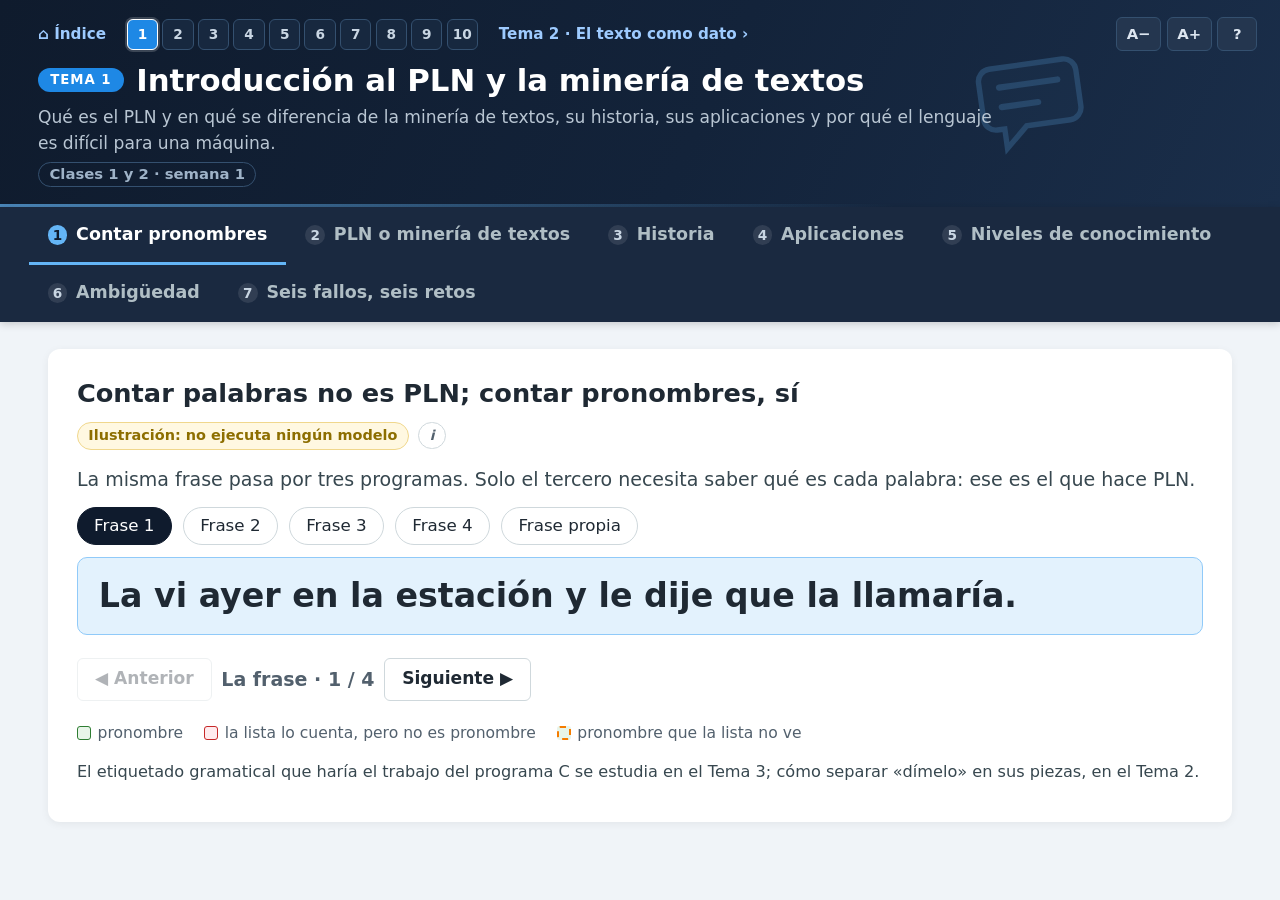
==== commit 7949e139: "Retirar avisos internos de las páginas de demos" ====
--- a/01_introduccion.html
+++ b/01_introduccion.html
@@ -264,7 +264,7 @@
 <section class="panel" id="p-hist" role="tabpanel" aria-labelledby="t-hist" hidden>
   <div class="card hist">
     <h2>Historia del PLN: del autómata a los LLM</h2>
-    <div class="meta"><span class="tag">Tema 1 · apartado 1.4 · Figuras 2-6</span><span class="tag">Fuentes de los hitos y correcciones: ficha del Tema 1</span></div>
+    <div class="meta"><span class="tag">Tema 1 · apartado 1.4 · Figuras 2-6</span></div>
     <p>Cada carril es un enfoque. Se ve el péndulo: reglas y lógica al principio, estadística desde los ochenta, redes neuronales desde 2013. Avanza hito a hito con las flechas (la escala de tiempo se amplía desde 1990, donde hay más hitos).</p>
     <div class="row" id="histFilters" aria-label="Enfoques visibles"></div>
     <svg id="histSvg" viewBox="0 0 1200 300" role="img" aria-label="Línea de tiempo de los hitos del PLN por enfoque"></svg>
@@ -335,9 +335,6 @@
 
 </div>
 
-<footer>
-  Material docente de Procesamiento del Lenguaje Natural (UNIR, curso 2026/27) para proyectar en clase. Funciona sin conexión: no envía datos ni ejecuta modelos. Fuentes de los hitos y de las correcciones del tema: ficha del Tema 1. Versión 12/10/2026 (modo clase).
-</footer>
 
 <script src="comun/clase.js"></script>
 <script>
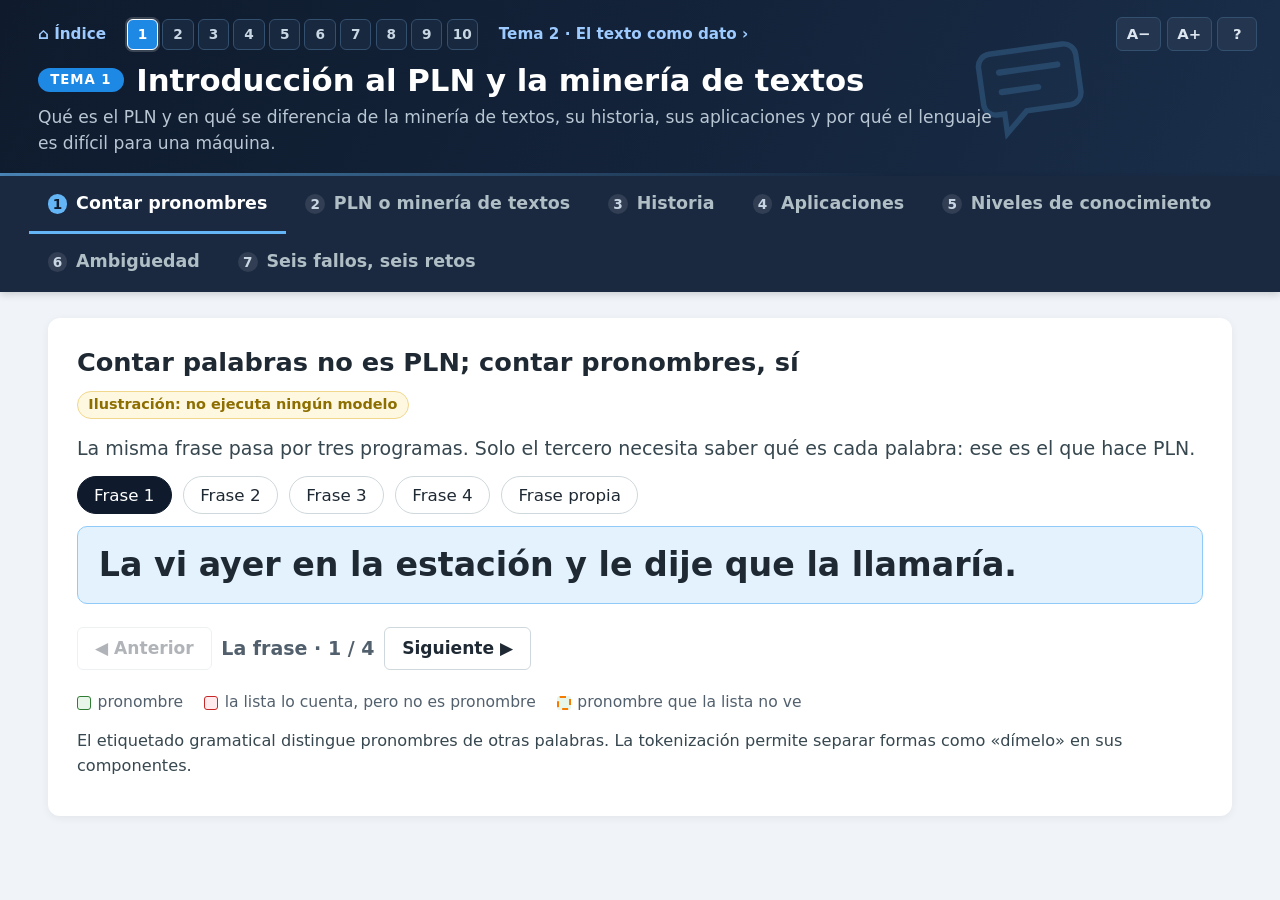
==== commit a4285b03: "Retira anotaciones internas y de corrección de las demos" ====
--- a/01_introduccion.html
+++ b/01_introduccion.html
@@ -185,7 +185,7 @@
 <header class="header">
   <nav class="migas" aria-label="Navegación entre temas"><a class="inicio" href="index.html">⌂ Índice</a><span class="chips"><a href="01_introduccion.html" style="--c:#1E88E5" title="Tema 1 · Introducción" aria-current="page">1</a><a href="02_texto_como_dato.html" style="--c:#1E88E5" title="Tema 2 · El texto como dato">2</a><a href="03_extraccion_informacion.html" style="--c:#1E88E5" title="Tema 3 · Extracción de información">3</a><a href="04_modelado_lenguaje.html" style="--c:#00897B" title="Tema 4 · Modelado del lenguaje">4</a><a href="05_modelado_neuronal.html" style="--c:#8E24AA" title="Tema 5 · Modelado neuronal (I)">5</a><a href="06_topicos.html" style="--c:#00897B" title="Tema 6 · Tópicos">6</a><a href="07_sentimientos.html" style="--c:#E65100" title="Tema 7 · Sentimientos">7</a><a href="08_modelado_neuronal_ii.html" style="--c:#8E24AA" title="Tema 8 · Modelado neuronal (II)">8</a><a href="09_aplicaciones.html" style="--c:#E65100" title="Tema 9 · Aplicaciones">9</a><a href="10_visualizacion.html" style="--c:#E65100" title="Tema 10 · Visualización">10</a></span><a class="sig" href="02_texto_como_dato.html">Tema 2 · El texto como dato ›</a></nav>
   <h1><span class="num-tema">TEMA 1</span>Introducción al PLN y la minería de textos</h1>
-  <p>Qué es el PLN y en qué se diferencia de la minería de textos, su historia, sus aplicaciones y por qué el lenguaje es difícil para una máquina. <span class="cuando">Clases 1 y 2 · semana 1</span></p>
+  <p>Qué es el PLN y en qué se diferencia de la minería de textos, su historia, sus aplicaciones y por qué el lenguaje es difícil para una máquina.</p>
   <div class="header-glifo"><svg viewBox="0 0 48 48" aria-hidden="true" focusable="false"><path d="M9 8h30a5 5 0 0 1 5 5v15a5 5 0 0 1-5 5H21l-9 8v-8H9a5 5 0 0 1-5-5V13a5 5 0 0 1 5-5z" fill="currentColor" fill-opacity=".14" stroke="currentColor" stroke-width="2.2"/><path d="M12 16h24M12 24h15" fill="none" stroke="currentColor" stroke-width="2.5" stroke-linecap="round" stroke-linejoin="round"/></svg></div>
 </header>
 
@@ -205,7 +205,7 @@
 <section class="panel active" id="p-pron" role="tabpanel" aria-labelledby="t-pron">
   <div class="card">
     <h2>Contar palabras no es PLN; contar pronombres, sí</h2>
-    <div class="meta"><span class="tag">Tema 1 · apartado 1.6</span><span class="tag illus">Ilustración: no ejecuta ningún modelo</span></div>
+    <div class="meta"><span class="tag illus">Ilustración: no ejecuta ningún modelo</span></div>
     <p>La misma frase pasa por tres programas. Solo el tercero necesita saber qué es cada palabra: ese es el que hace PLN.</p>
     <div class="row" id="pronChips" aria-label="Elegir frase"></div>
     <textarea id="pronText" aria-label="Frase propia" hidden></textarea>
@@ -232,7 +232,7 @@
       <span><i class="sw" style="background:var(--ok-l);border:2px dashed var(--aplic)"></i>pronombre que la lista no ve</span>
     </div>
     <div class="msg" id="pronMsg" hidden></div>
-    <p class="small" style="margin-top:.8rem">El etiquetado gramatical que haría el trabajo del programa C se estudia en el Tema 3; cómo separar «dímelo» en sus piezas, en el Tema 2.</p>
+    <p class="small" style="margin-top:.8rem">El etiquetado gramatical distingue pronombres de otras palabras. La tokenización permite separar formas como «dímelo» en sus componentes.</p>
   </div>
 </section>
 
@@ -240,7 +240,7 @@
 <section class="panel" id="p-mineria" role="tabpanel" aria-labelledby="t-mineria" hidden>
   <div class="card">
     <h2>¿PLN, minería de textos o las dos cosas?</h2>
-    <div class="meta"><span class="tag">Tema 1 · apartados 1.2 y 1.3 · Tabla 1 y Figura 1</span><span class="tag illus">Casos escritos para la clase</span></div>
+    <div class="meta"><span class="tag illus">Casos ilustrativos</span></div>
     <p>Cada caso está colocado según su <b>objetivo principal</b>: comprender o generar lenguaje (PLN) o sacar conocimiento de muchos textos (minería de textos). Pulsa un caso para ver por qué está ahí.</p>
     <div class="row" id="vennCtrl"></div>
     <div class="venn-wrap">
@@ -256,7 +256,7 @@
         <dt>Casos de uso</dt><dd>Decisiones basadas en datos; sentimiento y opiniones de clientes.</dd>
         <dt>Mecanismos</dt><dd>Análisis semántico, clasificación de documentos, resúmenes, detección de temas.</dd></dl></div>
     </div>
-    <p class="small" style="margin-top:.6rem">La minería de textos usa técnicas de PLN junto con las de la minería de datos (Figura 1 del tema, Türegün, 2019); por eso hay casos en la intersección.</p>
+    <p class="small" style="margin-top:.6rem">La minería de textos usa técnicas de PLN junto con las de la minería de datos (Türegün, 2019); por eso hay casos en la intersección.</p>
   </div>
 </section>
 
@@ -264,8 +264,7 @@
 <section class="panel" id="p-hist" role="tabpanel" aria-labelledby="t-hist" hidden>
   <div class="card hist">
     <h2>Historia del PLN: del autómata a los LLM</h2>
-    <div class="meta"><span class="tag">Tema 1 · apartado 1.4 · Figuras 2-6</span></div>
-    <p>Cada carril es un enfoque. Se ve el péndulo: reglas y lógica al principio, estadística desde los ochenta, redes neuronales desde 2013. Avanza hito a hito con las flechas (la escala de tiempo se amplía desde 1990, donde hay más hitos).</p>
+        <p>Cada carril es un enfoque. Se ve el péndulo: reglas y lógica al principio, estadística desde los ochenta, redes neuronales desde 2013. Avanza hito a hito con las flechas (la escala de tiempo se amplía desde 1990, donde hay más hitos).</p>
     <div class="row" id="histFilters" aria-label="Enfoques visibles"></div>
     <svg id="histSvg" viewBox="0 0 1200 300" role="img" aria-label="Línea de tiempo de los hitos del PLN por enfoque"></svg>
     <div id="histPasos"></div>
@@ -277,12 +276,10 @@
 <section class="panel" id="p-apl" role="tabpanel" aria-labelledby="t-apl" hidden>
   <div class="card">
     <h2>Dónde está el PLN: una aplicación, un ejemplo</h2>
-    <div class="meta"><span class="tag">Tema 1 · apartado 1.5 · Figura 8</span><span class="tag illus">Ejemplos escritos para la clase; no son salidas de un producto concreto</span></div>
+    <div class="meta"><span class="tag illus">Ejemplos ficticios; no son salidas de un producto concreto</span></div>
     <div class="apps-nav" id="appsNav"></div>
     <div id="appsPasos"></div>
     <div class="escena" id="appEscena"></div>
-    <div class="row" style="margin-top:1rem"><span>Se estudia en:</span><span class="tema-chip" id="appTema"></span></div>
-    <div id="appNota"></div>
   </div>
 </section>
 
@@ -290,7 +287,7 @@
 <section class="panel" id="p-niv" role="tabpanel" aria-labelledby="t-niv" hidden>
   <div class="card">
     <h2>Una frase, seis niveles de conocimiento</h2>
-    <div class="meta"><span class="tag">Tema 1 · apartado 1.6 · Figura 9</span><span class="tag illus">Ilustración construida a mano</span></div>
+    <div class="meta"><span class="tag illus">Ilustración construida a mano</span></div>
     <p>Lo que una persona dice a su asistente de voz. Cada nivel resuelve una parte distinta de la frase.</p>
     <p class="utter" id="utter"></p>
     <div class="levels" id="levels"></div>
@@ -299,7 +296,7 @@
   </div>
   <div class="card">
     <h2>Cada fallo, en el nivel que falla</h2>
-    <div class="meta"><span class="tag">Tema 1 · apartado 1.6</span><span class="tag illus">Fallos escritos para la clase</span></div>
+    <div class="meta"><span class="tag illus">Errores ilustrativos</span></div>
     <div class="row" id="tableroCtrl"></div>
     <div class="bandeja" id="bandeja" hidden></div>
     <div class="tablero" id="tablero"></div>
@@ -311,7 +308,7 @@
 <section class="panel" id="p-amb" role="tabpanel" aria-labelledby="t-amb" hidden>
   <div class="card">
     <h2>La ambigüedad aparece en todos los niveles</h2>
-    <div class="meta"><span class="tag">Tema 1 · apartado 1.6</span><span class="tag illus">Ejemplos construidos a mano</span></div>
+    <div class="meta"><span class="tag illus">Ejemplos construidos a mano</span></div>
     <div class="row" id="ambNav"></div>
     <div class="row"><span id="ambPasos"></span><span id="ambCtrl"></span></div>
     <div class="amb-frase" id="ambFrase"></div>
@@ -325,7 +322,7 @@
 <section class="panel" id="p-retos" role="tabpanel" aria-labelledby="t-retos" hidden>
   <div class="card">
     <h2>Seis fallos y el reto que hay detrás</h2>
-    <div class="meta"><span class="tag">Clase 2 · problema de identificación de retos actuales</span><span class="tag illus">Casos ilustrativos, no salidas de un producto concreto</span></div>
+    <div class="meta"><span class="tag illus">Casos ilustrativos, no salidas de un producto concreto</span></div>
     <p><span class="marca p" style="vertical-align:middle"></span> reto principal &nbsp; <span class="marca a" style="vertical-align:middle"></span> también defendible. Muchos retos actuales son retos clásicos del lenguaje a mayor escala. Pulsa una fila para ver la explicación.</p>
     <div class="row" id="retosCtrl"></div>
     <div style="overflow-x:auto"><table class="matriz" id="matriz"></table></div>
@@ -439,7 +436,7 @@
     $('#cntC').innerHTML = cuenta(nC, 'pronombres');
     $('#pronMsg').textContent = ex.m;
   } else {
-    $('#toksC').innerHTML = '<span class="small">Para una frase nueva haría falta un etiquetador gramatical (Tema 3). Comprobad juntos las palabras naranjas de la fila B: artículos, el adverbio «sí» y pronombres pegados al verbo («dímelo») son las trampas habituales.</span>';
+    $('#toksC').innerHTML = '<span class="small">Para una frase nueva haría falta un etiquetador gramatical (Tema 3). Comprueba las palabras naranjas de la fila B: artículos, el adverbio «sí» y pronombres pegados al verbo («dímelo») son las trampas habituales.</span>';
     $('#cntC').innerHTML = cuenta('?', 'pronombres');
     $('#pronMsg').textContent = 'En naranja, lo que la lista toma por pronombre.';
   }
@@ -454,8 +451,8 @@
   [3, 'Asistente de voz', 'PLN', 95, 290, 'Un asistente de voz entiende «pon una alarma a las siete» y contesta.', 'Reconoce el habla, interpreta la intención y genera la respuesta: es PLN.'],
   [6, 'Corrector', 'PLN', 95, 350, 'Un corrector propone «a ver» en lugar de «haber» en «Vamos haber qué pasa».', 'Necesita conocimiento de la lengua para corregir una frase concreta: es PLN.'],
   [8, 'Chatbot', 'PLN', 95, 410, 'Un chatbot redacta la respuesta a la reclamación de un cliente.', 'Genera lenguaje dentro de un diálogo: es PLN.'],
-  [5, 'Filtro de spam', 'Las dos', 400, 255, 'Un filtro decide si cada correo entrante es spam.', 'Es una aplicación clásica de PLN (apartado 1.5) que se resuelve clasificando documentos, técnica central de la minería de textos. Por eso cae en la intersección.'],
-  [7, 'Informes clínicos', 'Las dos', 400, 375, 'Un hospital extrae de 50.000 informes qué fármacos se mencionan con cada diagnóstico.', 'El objetivo es conocimiento sobre la colección (minería de textos), pero lo consigue con reconocimiento de entidades, una técnica de PLN que veremos en el Tema 3.'],
+  [5, 'Filtro de spam', 'Las dos', 400, 255, 'Un filtro decide si cada correo entrante es spam.', 'Es una aplicación clásica de PLN que se resuelve clasificando documentos, técnica central de la minería de textos. Por eso cae en la intersección.'],
+  [7, 'Informes clínicos', 'Las dos', 400, 375, 'Un hospital extrae de 50.000 informes qué fármacos se mencionan con cada diagnóstico.', 'El objetivo es conocimiento sobre la colección (minería de textos), pero lo consigue con reconocimiento de entidades, una técnica de PLN.'],
   [2, 'Encuesta', 'Minería de textos', 575, 255, 'Un panel muestra los temas más repetidos en 20.000 respuestas abiertas de una encuesta.', 'Saca conocimiento de una colección (detección de temas, análisis de encuestas): es minería de textos.'],
   [4, 'Reseñas', 'Minería de textos', 575, 375, 'Una cadena detecta en sus reseñas que las quejas por retrasos han crecido este mes.', 'Busca patrones y tendencias accionables en muchos textos de clientes: es minería de textos.'],
 ];
@@ -542,7 +539,7 @@
   [1996, 'estad', 'T', 'Las probabilidades se vuelven estándar', 'Análisis, etiquetado y discurso incorporan probabilidades; la web dispara la necesidad de recuperar y extraer información.', 'Tema 1, apartado 1.4', '1994-1999'],
   [2000, 'estad', 'T', 'Aprendizaje supervisado en PLN', 'SVM, máxima entropía, regresión logística y modelos bayesianos.', 'Tema 1, apartado 1.4', 'Años 2000'],
   [2005, 'estad', 'T', 'Aprendizaje no supervisado (desde 2005)', 'Aplicaciones sin anotación: traducción, modelado de temas, etiquetado.', 'Tema 1, apartado 1.4'],
-  [2006, 'neuro', 'T', 'Hinton, Osindero y Teh: redes profundas', 'Entrenamiento capa a capa que populariza el término deep learning. Corrección al tema: el término ya lo usaron Dechter (1986) y Aizenberg et al. (2000).', 'Hinton et al. (2006), Neural Computation 18(7)'],
+  [2006, 'neuro', 'T', 'Hinton, Osindero y Teh: redes profundas', 'Entrenamiento capa a capa que populariza el término deep learning. El término ya lo usaron Dechter (1986) y Aizenberg et al. (2000).', 'Hinton et al. (2006), Neural Computation 18(7)'],
   [2013, 'neuro', 'A', 'word2vec', 'Embeddings de palabras aprendidos de grandes corpus (Tema 5).', 'Mikolov et al. (2013)'],
   [2014, 'neuro', 'A', 'Seq2seq y atención', 'Redes que transforman secuencias y aprenden a «atender» (Temas 5 y 9).', 'Sutskever et al. (2014); Bahdanau et al. (2014)'],
   [2016, 'neuro', 'A', 'Traducción neuronal en producción', 'Google sustituye la traducción estadística basada en frases: un 60 % menos de errores de media.', 'Wu et al. (2016)'],
@@ -634,8 +631,7 @@
   {n: 'Búsqueda de respuestas', tema: 'Temas 4 y 9', c: 'var(--aplic)',
    in: '<div class="burb u">¿En qué año se publicó la primera parte del Quijote?</div>',
    out: '<div class="burb a"><b>En 1605.</b></div><div class="small">Fragmento del que sale la respuesta:</div><div class="burb">«…la primera parte de <i>El ingenioso hidalgo don Quijote de la Mancha</i> se publicó en Madrid en <mark>1605</mark>…»</div>',
-   nec: ['Entender la pregunta completa', 'Extraer el fragmento que responde', 'Desambiguar y resumir varias fuentes'],
-   nota: 'El tema dice que los buscadores responden fechas y lugares «sin necesidad de aplicar PLN». Hoy sí lo aplican: Google incorporó BERT a la búsqueda el 25/10/2019.'},
+   nec: ['Entender la pregunta completa', 'Extraer el fragmento que responde', 'Desambiguar y resumir varias fuentes']},
   {n: 'Autocompletado', tema: 'Temas 4 y 9', c: 'var(--aplic)',
    in: '<div class="burb u">Nos vemos el lunes por la…</div>',
    out: '<div class="small">Sugerencias, de más a menos probable:</div><div class="burb a">mañana</div><div class="burb a" style="opacity:.75">tarde</div><div class="burb a" style="opacity:.5">noche</div>',
@@ -647,15 +643,14 @@
   {n: 'Traducción automática', tema: 'Tema 9', c: 'var(--aplic)',
    in: '<div class="burb u">Me estás tomando el pelo.</div>',
    out: '<div class="burb a">You\'re pulling my leg.</div><div class="small">Palabra a palabra saldría «You are taking my hair»: hay que traducir la expresión, no las palabras.</div>',
-   nec: ['Contexto de la frase o del documento', 'Expresiones hechas y ambigüedad'],
-   nota: 'El tema dice que los mejores resultados son de métodos estadísticos basados en frases. Desde 2016 domina la traducción neuronal (Wu et al., 2016: un 60 % menos de errores de media); hoy, con Transformers.'},
+   nec: ['Contexto de la frase o del documento', 'Expresiones hechas y ambigüedad']},
   {n: 'Agentes conversacionales', tema: 'Temas 8 y 9', c: 'var(--neuronal)',
    in: '<div class="burb u">Quiero reservar una tutoría el jueves.</div><div class="burb u">A las cinco.</div>',
    out: '<div class="burb a">¿A qué hora te viene bien?</div><div class="burb a">Hecho: tutoría el <mark>jueves</mark> a las <mark>17:00</mark>.</div>',
    nec: ['Entender cada turno', 'Mantener el estado (el jueves viene del turno anterior)', 'Generar la respuesta']},
   {n: 'Análisis de redes sociales', tema: 'Tema 7', c: 'var(--estad)',
    in: '<div class="burb">«Me encanta la batería nueva»</div><div class="burb">«Llegó roto, no lo recomiendo»</div><div class="burb">«Lo compré el martes»</div><div class="burb">«Buena pantalla, pero caro»</div>',
-   out: '<div class="small">Opinión sobre el producto en estos cuatro mensajes:</div><div class="barra"><span style="width:25%;background:var(--ok)">1 +</span><span style="width:25%;background:var(--gris)">1 =</span><span style="width:25%;background:var(--bad)">1 −</span><span style="width:25%;background:var(--warn)">1 mixta</span></div><div class="small">«Buena pantalla, pero caro» opina de dos aspectos distintos: lo veremos en el Tema 7.</div>',
+   out: '<div class="small">Opinión sobre el producto en estos cuatro mensajes:</div><div class="barra"><span style="width:25%;background:var(--ok)">1 +</span><span style="width:25%;background:var(--gris)">1 =</span><span style="width:25%;background:var(--bad)">1 −</span><span style="width:25%;background:var(--warn)">1 mixta</span></div><div class="small">«Buena pantalla, pero caro» expresa opiniones sobre dos aspectos distintos.</div>',
    nec: ['Extraer lo relevante de cada mensaje', 'Clasificarlo: positivo, negativo o neutro']},
   {n: 'Correctores', tema: 'Temas 2 y 4', c: 'var(--texto)',
    in: '<div class="burb u">Vamos haber qué pasa.</div><div class="burb u">Haber si vienes.</div>',
@@ -678,8 +673,6 @@
   $('#appEscena').innerHTML = `<div class="esc-in"><div class="esc-lbl">Entrada</div>${a.in}</div>` +
     `<div class="esc-sis"><b>${esc(a.n)}</b><ul>${a.nec.map(x => `<li>${esc(x)}</li>`).join('')}</ul></div>` +
     `<div class="esc-out"><div class="esc-lbl">Salida</div>${a.out}</div>`;
-  $('#appTema').textContent = a.tema;
-  $('#appNota').innerHTML = a.nota ? `<div class="warnbox"><b>Actualización del tema:</b> ${esc(a.nota)}</div>` : '';
 }
 const pasosApl = Clase.pasos($('#appsPasos'), {total: APLIC.length, pintar: pintarApl, etiqueta: k => APLIC[k].n});
 
@@ -715,7 +708,7 @@
 const FALLOS = [
   {q: 'El asistente transcribe «Pon la maleta en la vaca».', a: 0, e: '«baca» y «vaca» suenan igual: falta usar el contexto al pasar del sonido a la escritura.'},
   {q: 'No relaciona «cantábamos» con el verbo «cantar».', a: 1, e: 'Reconocer variaciones de una palabra (raíz y terminaciones) es conocimiento morfológico.'},
-  {q: 'Genera «Las puerta están abiertas».', a: 1, b: 2, e: 'Falla la concordancia de número: se apoya en la morfología (el plural «-s») y en la sintaxis (qué palabras deben concordar). El test del Tema 1 acepta ambas.'},
+  {q: 'Genera «Las puerta están abiertas».', a: 1, b: 2, e: 'Falla la concordancia de número: se apoya en la morfología (el plural «-s») y en la sintaxis (qué palabras deben concordar).'},
   {q: 'Entiende que en «Al niño lo muerde el perro» el que muerde es el niño.', a: 2, e: 'La «a» marca al niño como complemento directo aunque vaya delante: es una relación estructural.'},
   {q: 'Traduce «Me senté en el banco del parque» como «I sat on the park bank».', a: 3, e: 'Ha elegido el sentido equivocado de «banco» (semántica léxica): aquí es un asiento, «bench».'},
   {q: 'Clasifica «No está nada mal» como una opinión negativa.', a: 3, e: 'El significado de la combinación (semántica composicional) es positivo aunque aparezcan «no» y «mal».'},
@@ -747,7 +740,7 @@
     const f = FALLOS[sel];
     $('#falloMsg').innerHTML = `<b style="color:${LEVELS[f.a].c}">${esc(LEVELS[f.a].n)}${f.b !== undefined ? ' y ' + esc(LEVELS[f.b].n) : ''}:</b> ${esc(f.e)}`;
   } else if (sel === undefined) {
-    $('#falloMsg').textContent = tableroOculto ? 'Pregunta a la clase qué nivel falla y pulsa el fallo.' : 'Pulsa un fallo para ver la explicación.';
+    $('#falloMsg').textContent = tableroOculto ? 'Identifica qué nivel falla y pulsa el ejemplo para comprobarlo.' : 'Pulsa un fallo para ver la explicación.';
   }
 }
 Clase.botonPregunta($('#tableroCtrl'), oculto => {
@@ -800,7 +793,7 @@
   {s: '«Genial: dos horas esperando la cena.»', t: 'Ironía', et: 'Lenguaje figurado: ironía', c: '#F57C00',
    l: [['Elogio sincero', h => h.innerHTML = '<p style="text-align:center"><span class="pol" style="background:var(--ok-l);color:var(--ok)">Genial<sup>+</sup></span> dos horas esperando la cena</p><p class="small" style="text-align:center">Un método que suma palabras positivas y negativas ve «genial» y concluye: positiva.</p>'],
        ['Queja irónica', h => h.innerHTML = '<p style="text-align:center"><span class="pol" style="background:var(--ok-l);color:var(--ok)">Genial<sup>+</sup></span> <span class="pol" style="background:var(--bad-l);color:var(--bad)">dos horas esperando<sup>−</sup></span> la cena</p><p class="small" style="text-align:center">Lo que se dice es positivo; lo que se quiere decir, negativo.</p>']],
-   x: 'Las palabras positivas engañan a un clasificador que solo cuenta palabras. Lo veremos en análisis de sentimientos (Tema 7).'},
+   x: 'Las palabras positivas engañan a un clasificador que solo cuenta palabras.'},
   {s: '«Todos los alumnos no aprobaron.»', t: 'Alcance de la negación', et: 'Ambigüedad del alcance de la negación', c: '#00897B',
    l: [['Ninguno aprobó', h => h.innerHTML = alumnos(0, 10) + '<p class="small" style="text-align:center">La negación va con el verbo: para cada alumno, «no aprobó».</p>'],
        ['No aprobaron todos', h => h.innerHTML = alumnos(6, 10) + '<p class="small" style="text-align:center">La negación va con «todos»: no es cierto que todos aprobaran (por ejemplo, 6 de 10).</p>']],
@@ -836,7 +829,7 @@
   $('#ambRes').innerHTML = '<b>Qué la resuelve:</b> ' + esc(a.x);
 }
 const pasosAmb = Clase.pasos($('#ambPasos'), {total: AMB.length, pintar: k => { ambVisto = false; pintarAmb(k); }, etiqueta: k => AMB[k].t});
-Clase.botonPregunta($('#ambCtrl'), oculto => { ambOculto = oculto; ambVisto = false; pintarAmb(pasosAmb.k); }, {ver: 'Ocultar las lecturas para preguntar', ocultas: 'Mostrar siempre las lecturas'});
+Clase.botonPregunta($('#ambCtrl'), oculto => { ambOculto = oculto; ambVisto = false; pintarAmb(pasosAmb.k); }, {ver: 'Ocultar las lecturas', ocultas: 'Mostrar siempre las lecturas'});
 alMostrar['p-amb'] = () => pintarAmb(pasosAmb.k);
 window.addEventListener('resize', () => { if (!$('#p-amb').hidden) pintarAmb(pasosAmb.k); });
 
